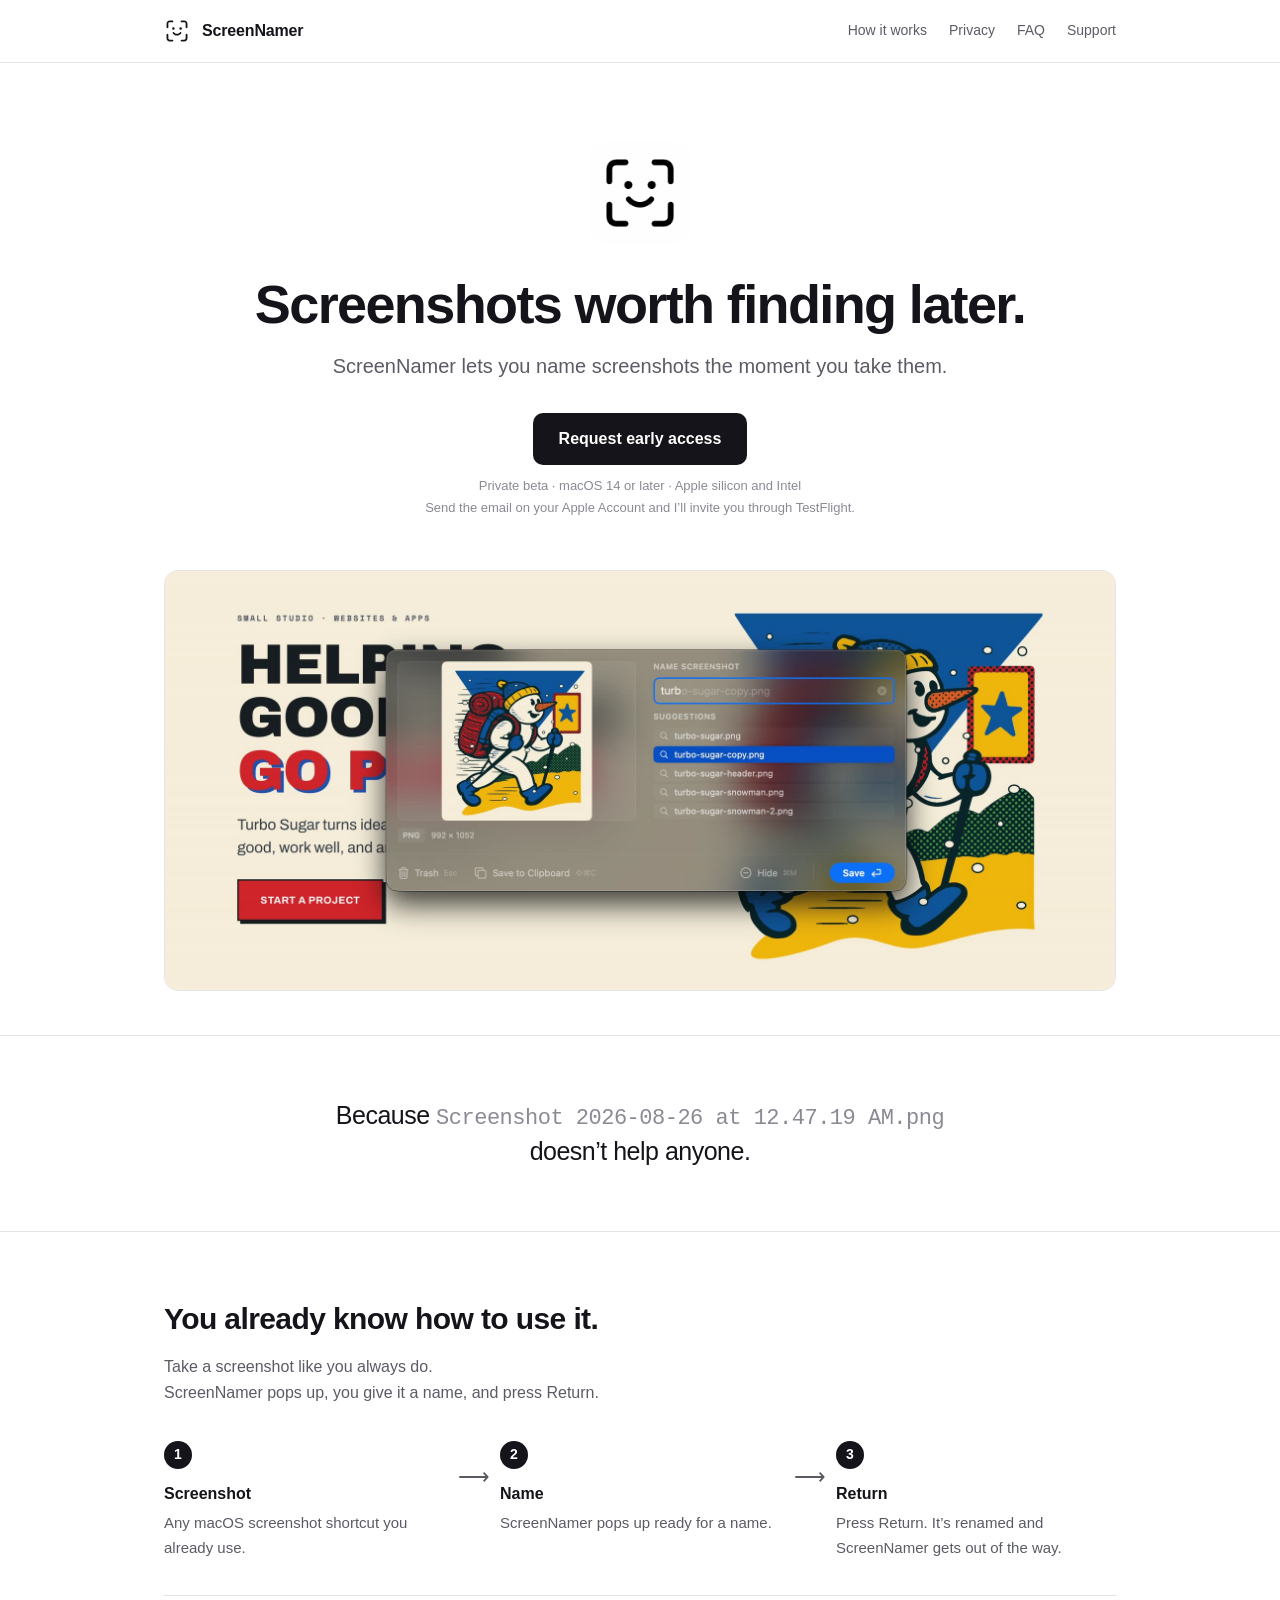
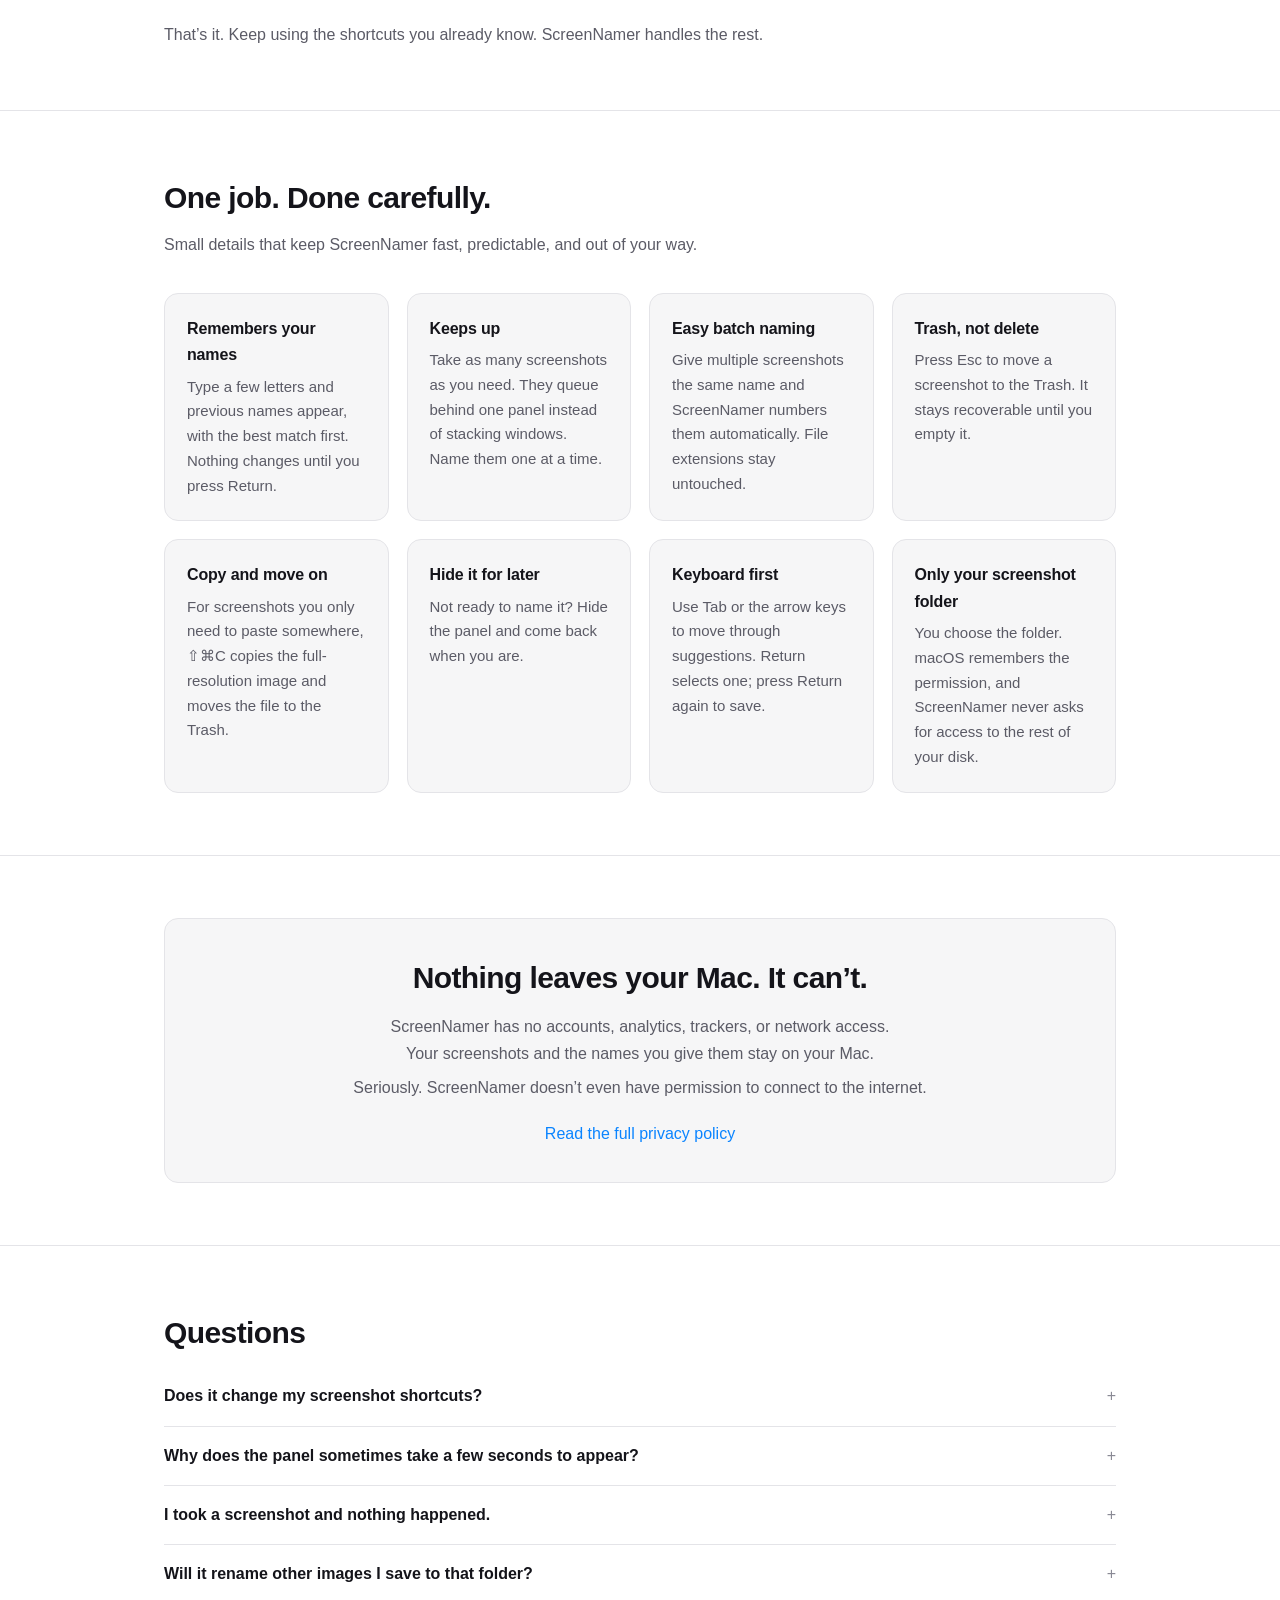
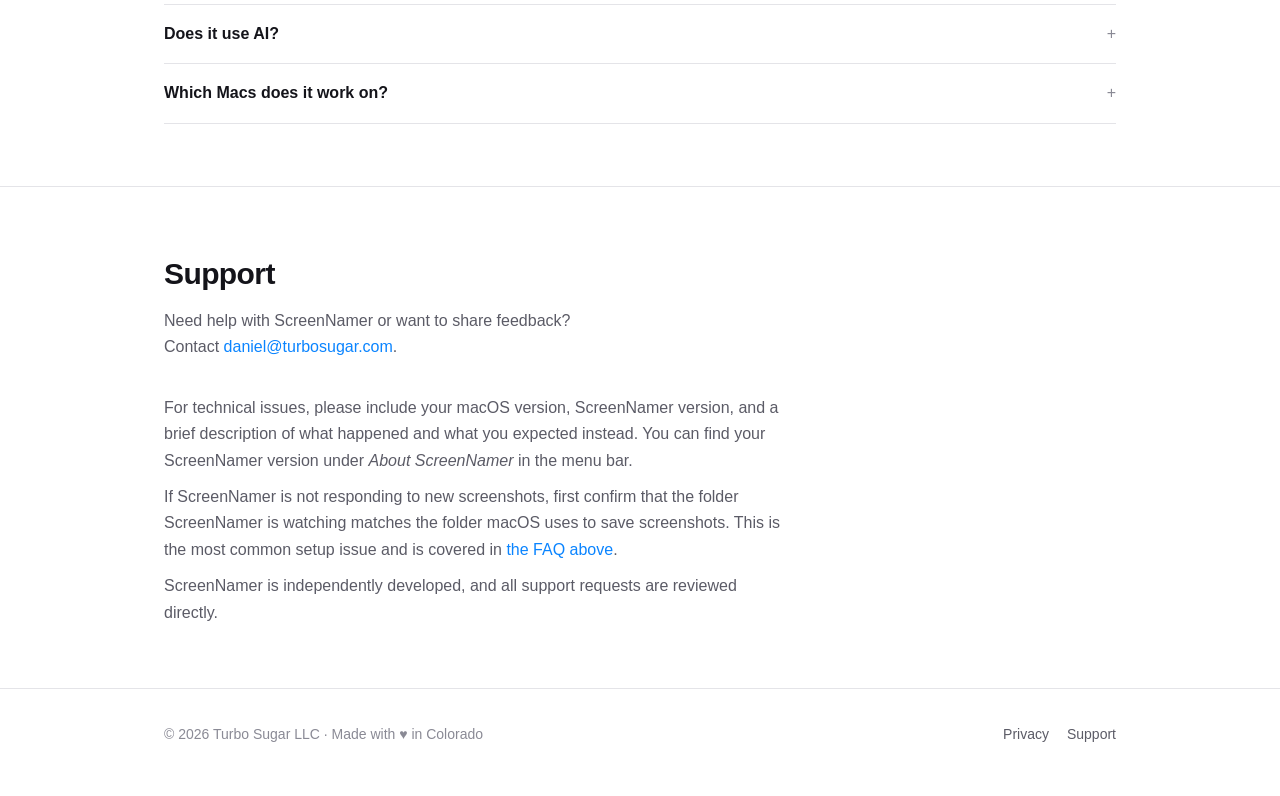
==== index.html @ d6e94c2b "Add a support section, and two questions to the FAQ The support section carries the address and is a" ====
<!doctype html>
<html lang="en">
<head>
<meta charset="utf-8">
<meta name="viewport" content="width=device-width, initial-scale=1">
<title>ScreenNamer: Screenshots worth finding later</title>
<meta name="description" content="A tiny Mac app for people who take a lot of screenshots. Name them the moment you take them. Type a name, press Return, done. Nothing leaves your Mac.">
<link rel="icon" href="assets/icon.png">
<link rel="stylesheet" href="styles.css">

<meta property="og:title" content="ScreenNamer: Screenshots worth finding later">
<meta property="og:description" content="A tiny Mac app for people who take a lot of screenshots. Name them while you still remember why you took them.">
<meta property="og:image" content="https://screennamer.com/assets/mockup-turbo-sugar.png">
<meta property="og:url" content="https://screennamer.com/">
<meta property="og:type" content="website">
<meta name="twitter:card" content="summary_large_image">
</head>
<body>

<header>
  <div class="wrap bar">
    <svg class="mark" width="26" height="26" viewBox="0 0 1024 1024" fill="currentColor" aria-hidden="true" focusable="false">
      <path d="M135.83,404.52c-19.79,0-35.83-16.04-35.83-35.83v-134.35c0-85.38,48.97-134.35,134.35-134.35h98.52c19.79,0,35.83,16.04,35.83,35.83s-16.04,35.83-35.83,35.83h-98.52c-45.7,0-62.7,16.99-62.7,62.7v134.35c0,19.79-16.04,35.83-35.83,35.83Z"/>
      <path d="M888.17,404.52c-19.79,0-35.83-16.04-35.83-35.83v-134.35c0-45.7-16.99-62.7-62.7-62.7h-98.52c-19.79,0-35.83-16.04-35.83-35.83s16.04-35.83,35.83-35.83h98.52c85.38,0,134.35,48.97,134.35,134.35v134.35c0,19.79-16.04,35.83-35.83,35.83Z"/>
      <path d="M332.87,924h-98.52c-85.38,0-134.35-48.97-134.35-134.35v-134.35c0-19.79,16.04-35.83,35.83-35.83s35.83,16.04,35.83,35.83v134.35c0,45.7,16.99,62.7,62.7,62.7h98.52c19.79,0,35.83,16.04,35.83,35.83s-16.04,35.83-35.83,35.83Z"/>
      <path d="M789.65,924h-98.52c-19.79,0-35.83-16.04-35.83-35.83s16.04-35.83,35.83-35.83h98.52c45.7,0,62.7-16.99,62.7-62.7v-134.35c0-19.79,16.04-35.83,35.83-35.83s35.83,16.04,35.83,35.83v134.35c0,85.38-48.97,134.35-134.35,134.35Z"/>
      <circle cx="368.7" cy="413.48" r="49.26"/>
      <circle cx="655.3" cy="413.48" r="49.26"/>
      <path d="M512,688.89c-64.33,0-124.49-29.08-165.05-79.78-11.59-14.49-9.24-35.62,5.25-47.21,14.49-11.59,35.62-9.24,47.21,5.24,27.74,34.68,68.78,54.57,112.6,54.57s84.86-19.89,112.6-54.57c11.59-14.48,32.72-16.83,47.21-5.24,14.48,11.59,16.83,32.72,5.24,47.21-40.56,50.7-100.72,79.78-165.05,79.78Z"/>
    </svg>
    <span class="name">ScreenNamer</span>
    <nav>
      <a href="#how">How it works</a>
      <a href="#privacy">Privacy</a>
      <a href="#faq">FAQ</a>
      <a href="#support">Support</a>
    </nav>
  </div>
</header>

<main>

  <div class="wrap hero">
    <img class="icon" src="assets/icon.png" alt="ScreenNamer app icon">
    <h1>Screenshots worth finding later.</h1>
    <p class="lede">
      ScreenNamer lets you name screenshots the moment you take them.
    </p>

    <div class="cta">
      <!--
        PRIVATE BETA. When the notarised build is hosted, swap this block for:
          <a class="button" href="/downloads/ScreenNamer-1.0.zip">Download for macOS</a>
          <span class="meta">Version 1.0 · macOS 14 or later · Apple silicon and Intel</span>
      -->
      <a class="button" href="mailto:daniel@turbosugar.com?subject=ScreenNamer%20beta&amp;body=Hi%20Daniel%2C%0A%0AI%27d%20like%20to%20try%20the%20ScreenNamer%20beta.%0A%0AThe%20email%20on%20my%20Apple%20Account%20is%3A%0A">Request early access</a>
      <span class="meta">
        Private beta · macOS 14 or later · Apple silicon and Intel<br>
        Send the email on your Apple Account and I&rsquo;ll invite you through TestFlight.
      </span>
    </div>

    <figure class="shot">
      <!--
        The whole pitch is speed, and speed is not a thing a still image can show.
        Muted and inline so it plays on mobile; the poster covers the moment before
        playback, and anyone who has asked their system to reduce motion.
      -->
      <video autoplay muted loop playsinline preload="metadata"
             poster="assets/hero-poster.jpg"
             aria-label="A screenshot is captured over a web page. The ScreenNamer panel appears with a preview of the capture beside a name field. A few letters are typed and the rest of a name completes in grey, with matching names ranked below. One is highlighted with the arrow keys and accepted into the field, Return saves it, and the panel disappears. Along the bottom of the panel sit its four actions: Trash, Save to Clipboard, Hide, and Save.">
        <source src="assets/hero.mp4" type="video/mp4">
        <img src="assets/hero-poster.jpg" alt="The ScreenNamer rename panel floating over a web page: a preview of the capture, a name field reading turbo with the rest completed in grey, a ranked list of matching names with one highlighted, and a row of actions along the bottom: Trash, Save to Clipboard, Hide and Save.">
      </video>
    </figure>
  </div>

  <section>
    <div class="wrap">
      <p class="pull">
        Because <code>Screenshot 2026-08-26 at 12.47.19 AM.png</code><br>
        doesn&rsquo;t help anyone.
      </p>
    </div>
  </section>

  <section id="how">
    <div class="wrap">
      <h2>You already know how to use it.</h2>
      <p class="sub">
        Take a screenshot like you always do.<br>
        ScreenNamer pops up, you give it a name, and press Return.
      </p>
      <div class="steps">
        <div class="step">
          <h3>Screenshot</h3>
          <p>Any macOS screenshot shortcut you already use.</p>
        </div>
        <div class="step">
          <h3>Name</h3>
          <p>ScreenNamer pops up ready for a name.</p>
        </div>
        <div class="step">
          <h3>Return</h3>
          <p>Press Return. It&rsquo;s renamed and ScreenNamer gets out of the way.</p>
        </div>
      </div>
      <p class="steps-coda">That&rsquo;s it. Keep using the shortcuts you already know. ScreenNamer handles the rest.</p>
    </div>
  </section>

  <section>
    <div class="wrap">
      <h2>One job. Done carefully.</h2>
      <p class="sub">Small details that keep ScreenNamer fast, predictable, and out of your way.</p>
      <div class="grid">
        <div class="card">
          <h3>Remembers your names</h3>
          <p>Type a few letters and previous names appear, with the best match first. Nothing changes until you press Return.</p>
        </div>
        <div class="card">
          <h3>Keeps up</h3>
          <p>Take as many screenshots as you need. They queue behind one panel instead of stacking windows. Name them one at a time.</p>
        </div>
        <div class="card">
          <h3>Easy batch naming</h3>
          <p>Give multiple screenshots the same name and ScreenNamer numbers them automatically. File extensions stay untouched.</p>
        </div>
        <div class="card">
          <h3>Trash, not delete</h3>
          <p>Press Esc to move a screenshot to the Trash. It stays recoverable until you empty it.</p>
        </div>
        <div class="card">
          <h3>Copy and move on</h3>
          <p>For screenshots you only need to paste somewhere, ⇧⌘C copies the full-resolution image and moves the file to the Trash.</p>
        </div>
        <div class="card">
          <h3>Hide it for later</h3>
          <p>Not ready to name it? Hide the panel and come back when you are.</p>
        </div>
        <div class="card">
          <h3>Keyboard first</h3>
          <p>Use Tab or the arrow keys to move through suggestions. Return selects one; press Return again to save.</p>
        </div>
        <div class="card">
          <h3>Only your screenshot folder</h3>
          <p>You choose the folder. macOS remembers the permission, and ScreenNamer never asks for access to the rest of your disk.</p>
        </div>
      </div>
    </div>
  </section>

  <section id="privacy">
    <div class="wrap">
      <div class="banner">
        <h2>Nothing leaves your Mac. It can&rsquo;t.</h2>
        <p>
          ScreenNamer has no accounts, analytics, trackers, or network access. Your screenshots and
          the names you give them stay on your Mac.
        </p>
        <p>
          Seriously. ScreenNamer doesn&rsquo;t even have permission to connect to the internet.
        </p>
        <p class="banner-link"><a href="privacy/">Read the full privacy policy</a></p>
      </div>
    </div>
  </section>

  <section id="faq">
    <div class="wrap">
      <h2>Questions</h2>

      <details>
        <summary>Does it change my screenshot shortcuts?</summary>
        <p>No. ⇧⌘3, ⇧⌘4 and ⇧⌘5 keep working exactly as they do now. ScreenNamer watches the folder macOS saves to and reacts after the fact. It never intercepts the capture itself.</p>
      </details>

      <details>
        <summary>Why does the panel sometimes take a few seconds to appear?</summary>
        <p>That is macOS, not ScreenNamer. While the floating thumbnail is showing in the corner of your screen, macOS waits about five seconds before writing the file to disk, so nothing can see it until then. Press ⇧⌘5, click Options, and turn off <em>Show Floating Thumbnail</em>, and screenshots save instantly. ScreenNamer mentions this the first time you open it.</p>
      </details>

      <details>
        <summary>I took a screenshot and nothing happened.</summary>
        <p>Almost always, the two folders don&rsquo;t match. ScreenNamer is watching one folder while macOS is saving to another, so nothing ever arrives for it to rename.</p>
        <p>Check them against each other. In ScreenNamer, open Settings and read the path under <em>Folder to watch</em>. Then press ⇧⌘5, click Options, and see which folder is ticked under <em>Save to</em>. Those two need to be the same folder. If the one you want isn&rsquo;t in the list, choose <em>Other Location…</em> and pick it there.</p>
        <p>Those are Step 1 and Step 2 of the Setup Guide, in the ScreenNamer menu. It ends with a test screenshot, so you can watch the two line up before you close it.</p>
      </details>

      <details>
        <summary>Will it rename other images I save to that folder?</summary>
        <p>No. ScreenNamer only reacts to files macOS captured itself. Export a PNG from another app into the same folder, or drag one in, and it stays exactly as you left it, under the name you gave it.</p>
        <p>macOS marks its own captures with a piece of file metadata, and that is what ScreenNamer looks for. The mark belongs to the file rather than its name, so a screenshot you renamed months ago still counts as one.</p>
        <p>If you&rsquo;d rather be prompted for everything that lands in the folder, open Settings and turn off <em>Only rename screenshots</em>.</p>
      </details>

      <details>
        <summary>Does it use AI?</summary>
        <p>No. And that&rsquo;s intentional.</p>
        <p>ScreenNamer remembers names you&rsquo;ve used before. Nothing is analyzed, uploaded, or generated. You name your screenshots. ScreenNamer just makes it fast.</p>
      </details>

      <details>
        <summary>Which Macs does it work on?</summary>
        <p>macOS 14 Sonoma or later, on Apple silicon and Intel.</p>
      </details>
    </div>
  </section>

  <section id="support">
    <div class="wrap">
      <h2>Support</h2>
      <p class="sub">Need help with ScreenNamer or want to share feedback?<br>Contact <a href="mailto:daniel@turbosugar.com">daniel@turbosugar.com</a>.</p>
      <p class="support-note">For technical issues, please include your macOS version, ScreenNamer version, and a brief description of what happened and what you expected instead. You can find your ScreenNamer version under <em>About ScreenNamer</em> in the menu bar.</p>
      <p class="support-note">If ScreenNamer is not responding to new screenshots, first confirm that the folder ScreenNamer is watching matches the folder macOS uses to save screenshots. This is the most common setup issue and is covered in <a href="#faq">the FAQ above</a>.</p>
      <p class="support-note">ScreenNamer is independently developed, and all support requests are reviewed directly.</p>
    </div>
  </section>

</main>

<footer>
  <div class="wrap footrow">
    <span>© 2026 Turbo Sugar LLC · Made with ♥ in Colorado</span>
    <nav>
      <a href="privacy/">Privacy</a>
      <a href="#support">Support</a>
    </nav>
  </div>
</footer>

<script>
  // Respect prefers-reduced-motion: hold the hero on its poster frame instead of looping.
  (function () {
    var video = document.querySelector('figure.shot video');
    if (!video) return;
    var reduce = window.matchMedia('(prefers-reduced-motion: reduce)');
    function apply() {
      if (reduce.matches) { video.pause(); video.removeAttribute('loop'); }
      else { video.play().catch(function () {}); }
    }
    apply();
    reduce.addEventListener('change', apply);
  })();
</script>

</body>
</html>
---- styles.css ----
/* ScreenNamer — one stylesheet, no frameworks, no external requests. */

:root {
  --bg: #ffffff;
  --bg-soft: #f6f6f7;
  --ink: #14141a;
  --ink-soft: #5b5b66;
  --ink-faint: #8a8a95;
  --line: #e4e4e8;
  --accent: #0a84ff;
  --radius: 14px;
  --max: 1000px;
}

@media (prefers-color-scheme: dark) {
  :root {
    --bg: #101013;
    --bg-soft: #17171c;
    --ink: #f2f2f5;
    --ink-soft: #a4a4b0;
    --ink-faint: #7a7a86;
    --line: #26262e;
    --accent: #4da3ff;
  }
}

* { box-sizing: border-box; }

html { scroll-behavior: smooth; }

body {
  margin: 0;
  background: var(--bg);
  color: var(--ink);
  font: 16px/1.65 -apple-system, BlinkMacSystemFont, "SF Pro Text", "Helvetica Neue", Arial, sans-serif;
  -webkit-font-smoothing: antialiased;
}

.wrap { max-width: var(--max); margin: 0 auto; padding: 0 24px; }

a { color: var(--accent); text-decoration: none; }
a:hover { text-decoration: underline; }

/* ---------- header ---------- */

header {
  border-bottom: 1px solid var(--line);
  position: sticky;
  top: 0;
  background: color-mix(in srgb, var(--bg) 88%, transparent);
  backdrop-filter: saturate(180%) blur(14px);
  z-index: 10;
}

.bar { display: flex; align-items: center; gap: 12px; height: 62px; }
.bar .mark { width: 26px; height: 26px; display: block; color: var(--ink); flex: none; }
.bar .name { font-weight: 600; letter-spacing: -0.01em; color: var(--ink); }
.bar nav { margin-left: auto; display: flex; gap: 22px; font-size: 14px; }
.bar nav a { color: var(--ink-soft); }
.bar nav a:hover { color: var(--ink); text-decoration: none; }

/* ---------- hero ---------- */

/* Vertical padding as longhand on purpose: `padding: 78px 0 44px` is a shorthand,
   so it would reset .wrap's horizontal padding to 0 and let the hero video run
   edge to edge. Same reason for .legal below. */
.hero { padding-top: 78px; padding-bottom: 44px; text-align: center; }
.hero img.icon { width: 104px; height: 104px; margin-bottom: 22px; }

h1 {
  font-size: clamp(34px, 6vw, 54px);
  line-height: 1.08;
  letter-spacing: -0.03em;
  margin: 0 0 16px;
}

.lede {
  font-size: clamp(17px, 2.4vw, 20px);
  color: var(--ink-soft);
  max-width: 620px;
  margin: 0 auto 30px;
}

.cta { display: inline-flex; flex-direction: column; align-items: center; gap: 10px; }

.button {
  display: inline-block;
  background: var(--ink);
  color: var(--bg);
  padding: 13px 26px;
  border-radius: 10px;
  font-weight: 600;
  font-size: 16px;
}
.button:hover { text-decoration: none; opacity: 0.88; }

.meta { font-size: 13px; color: var(--ink-faint); }

figure.shot { margin: 52px 0 0; }
figure.shot img,
figure.shot video {
  width: 100%;
  height: auto;
  border: 1px solid var(--line);
  border-radius: var(--radius);
  display: block;
  background: var(--bg-soft);
}

/* ---------- sections ---------- */

section { padding: 62px 0; border-top: 1px solid var(--line); }

h2 {
  font-size: clamp(24px, 3.4vw, 30px);
  letter-spacing: -0.02em;
  margin: 0 0 10px;
}

.sub { color: var(--ink-soft); margin: 0 0 34px; max-width: 620px; }

.pull {
  font-size: clamp(19px, 3vw, 25px);
  line-height: 1.4;
  letter-spacing: -0.02em;
  margin: 0;
  text-align: center;
  color: var(--ink);
}
.pull code {
  font: inherit;
  font-family: ui-monospace, SFMono-Regular, Menlo, monospace;
  font-size: 0.88em;
  color: var(--ink-faint);
}

/* Eight cards, two rows of four. Below the breakpoint auto-fit takes over and lets
   them reflow to three, two, then one — 8 divides evenly by all of those. */
.grid { display: grid; gap: 18px; grid-template-columns: repeat(auto-fit, minmax(220px, 1fr)); }
@media (min-width: 940px) {
  .grid { grid-template-columns: repeat(4, 1fr); }
}

.card {
  background: var(--bg-soft);
  border: 1px solid var(--line);
  border-radius: var(--radius);
  padding: 22px;
}
.card h3 { margin: 0 0 6px; font-size: 16px; letter-spacing: -0.01em; }
.card p { margin: 0; color: var(--ink-soft); font-size: 15px; }

.steps { counter-reset: step; display: grid; gap: 26px; grid-template-columns: 1fr; }
.step { position: relative; padding-top: 40px; }
.step::before {
  counter-increment: step;
  content: counter(step);
  position: absolute;
  top: 0; left: 0;
  width: 28px; height: 28px;
  border-radius: 50%;
  background: var(--ink);
  color: var(--bg);
  display: grid; place-items: center;
  font-size: 14px; font-weight: 600;
}
.step h3 { margin: 0 0 4px; font-size: 16px; }
.step p { margin: 0; color: var(--ink-soft); font-size: 15px; }

/* The three steps are a sequence, not a set, so the gaps carry arrows. They sit in the
   grid gap as pseudo-elements on the first two steps, and only once three columns are
   guaranteed: stacked on a narrow screen an arrow pointing right points at nothing. */
@media (min-width: 860px) {
  .steps { grid-template-columns: repeat(3, 1fr); column-gap: 56px; }
  .step:not(:last-child)::after {
    content: "\27F6";
    position: absolute;
    top: 25px;
    right: -42px;
    width: 28px;
    text-align: center;
    font-size: 22px;
    line-height: 1;
    color: var(--ink-soft);
  }
}

.steps-coda {
  margin: 34px 0 0;
  padding-top: 26px;
  border-top: 1px solid var(--line);
  color: var(--ink-soft);
}

/* ---------- privacy banner ---------- */

.banner {
  background: var(--bg-soft);
  border: 1px solid var(--line);
  border-radius: var(--radius);
  padding: 34px;
  text-align: center;
}
.banner h2 { margin: 0 0 12px; }
/* One gap between paragraphs, a wider one before the link, and `balance` so a two-line
   paragraph splits evenly instead of leaving one word hanging on the first line, which
   is what made the spacing look uneven. */
.banner p {
  color: var(--ink-soft);
  max-width: 620px;
  margin: 0 auto 8px;
  text-wrap: balance;
}
.banner p:last-child { margin-bottom: 0; }
.banner .banner-link { margin-top: 20px; }

/* ---------- faq ---------- */

details {
  border-bottom: 1px solid var(--line);
  padding: 16px 0;
}
details summary {
  cursor: pointer;
  font-weight: 600;
  font-size: 16px;
  list-style: none;
}
details summary::-webkit-details-marker { display: none; }
details summary::after { content: "+"; float: right; color: var(--ink-faint); font-weight: 400; }
details[open] summary::after { content: "\2212"; }
details p { color: var(--ink-soft); margin: 10px 0 0; }

/* ---------- legal pages ---------- */

.legal { padding-top: 56px; padding-bottom: 24px; max-width: 720px; }
.legal h1 { font-size: clamp(28px, 4vw, 38px); margin-bottom: 8px; }
.legal .stamp { color: var(--ink-faint); font-size: 14px; margin: 0 0 34px; }
.legal h2 { font-size: 20px; margin: 36px 0 8px; }
.legal p, .legal li { color: var(--ink-soft); }
.legal strong { color: var(--ink); }
.legal ul { padding-left: 20px; }
.legal li { margin-bottom: 7px; }

.summary {
  background: var(--bg-soft);
  border: 1px solid var(--line);
  border-left: 3px solid var(--accent);
  border-radius: 10px;
  padding: 18px 20px;
  margin: 0 0 30px;
}
.summary p { margin: 0; color: var(--ink); }

/* ---------- support ---------- */

.support-note {
  color: var(--ink-soft);
  max-width: 620px;
  margin: 0 0 10px;
}
.support-note:last-child { margin: 0; }

/* ---------- footer ---------- */

footer {
  border-top: 1px solid var(--line);
  padding: 34px 0 52px;
  font-size: 14px;
  color: var(--ink-faint);
}
.footrow { display: flex; flex-wrap: wrap; gap: 16px; align-items: center; }
.footrow nav { margin-left: auto; display: flex; gap: 18px; }
.footrow nav a { color: var(--ink-soft); }
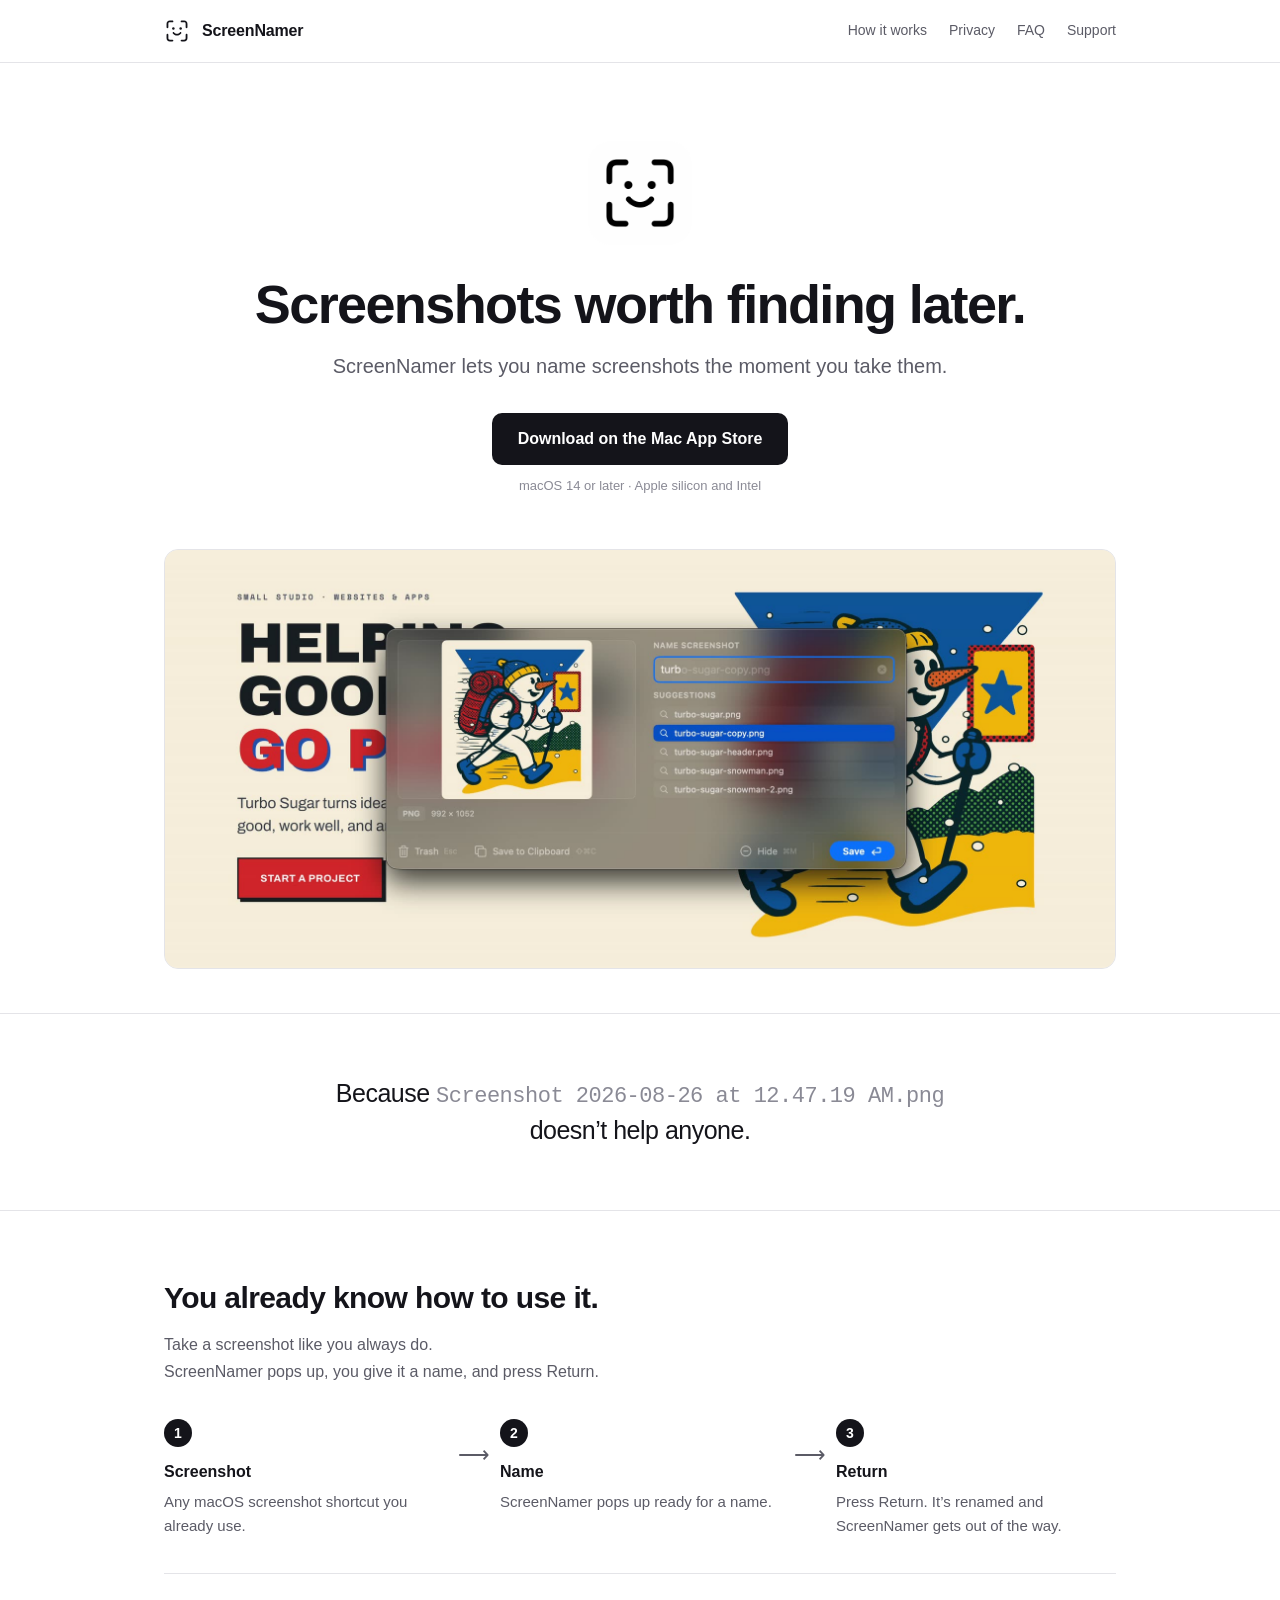
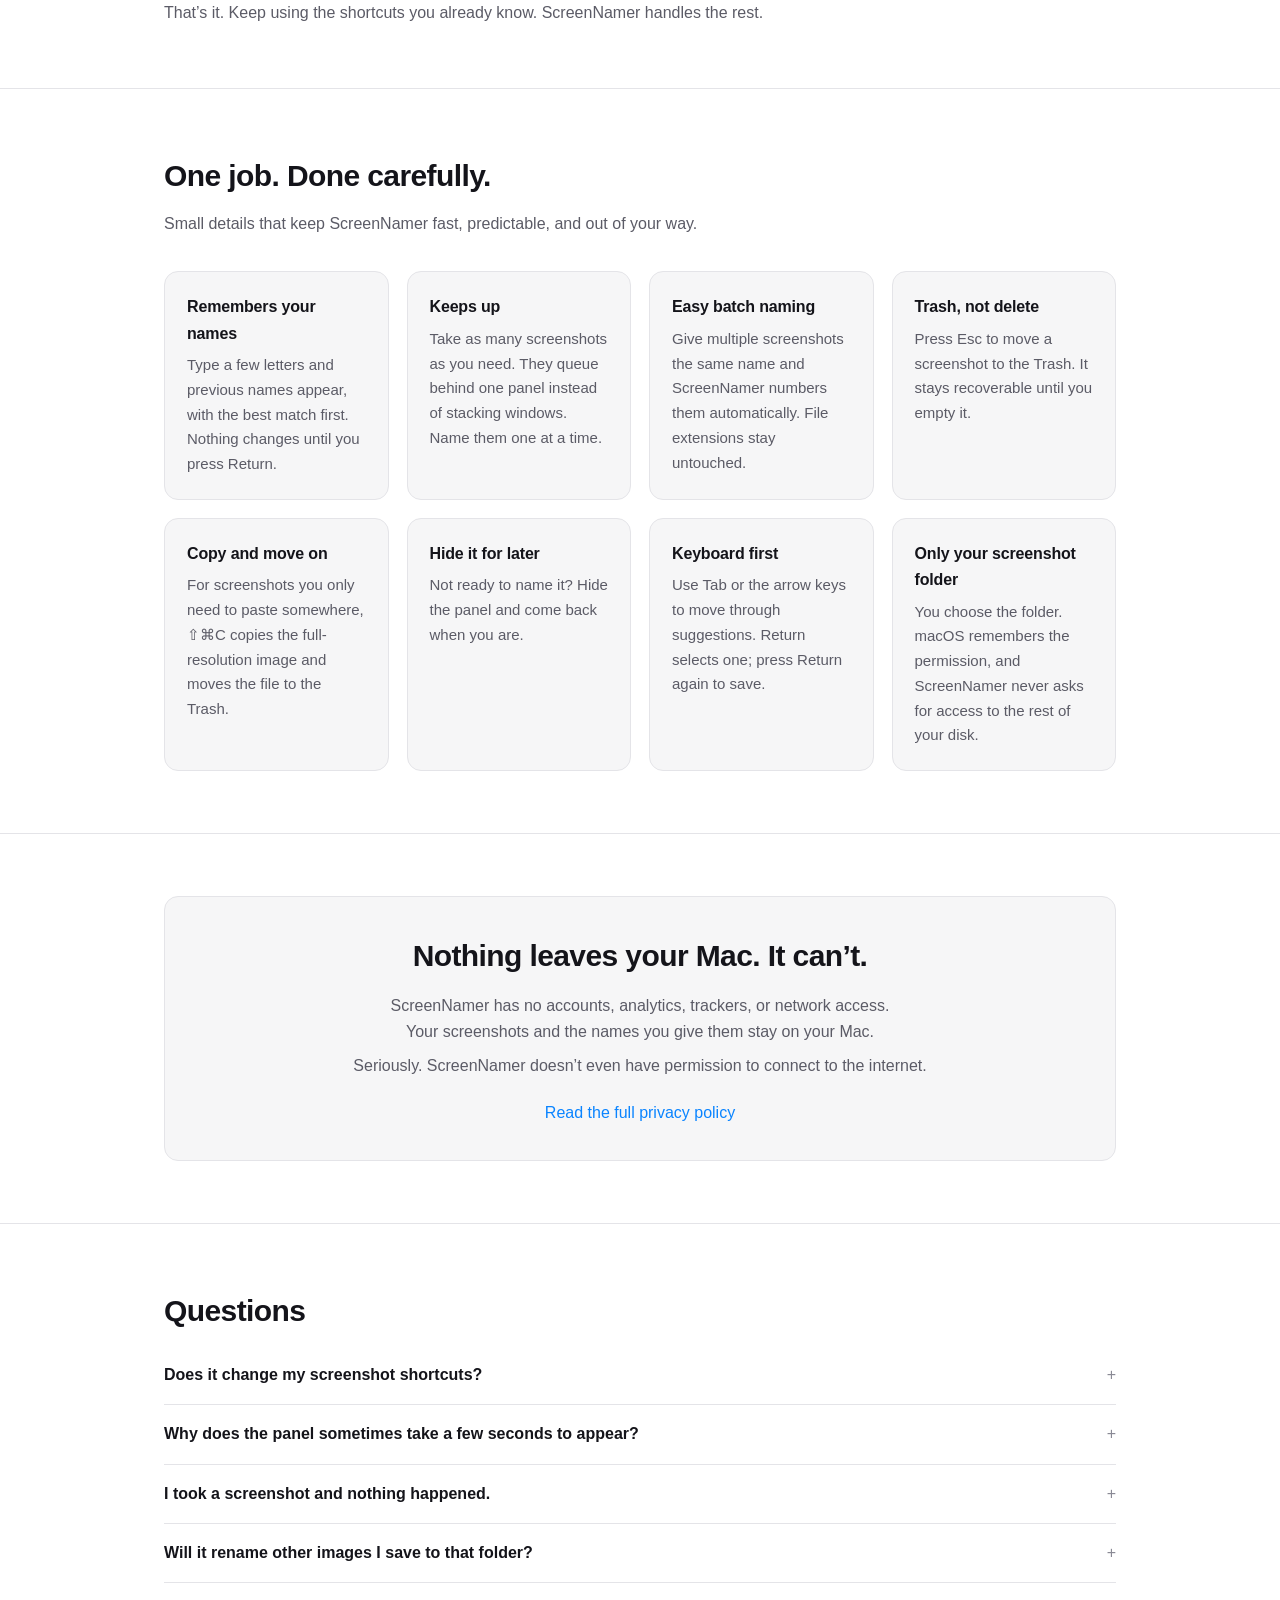
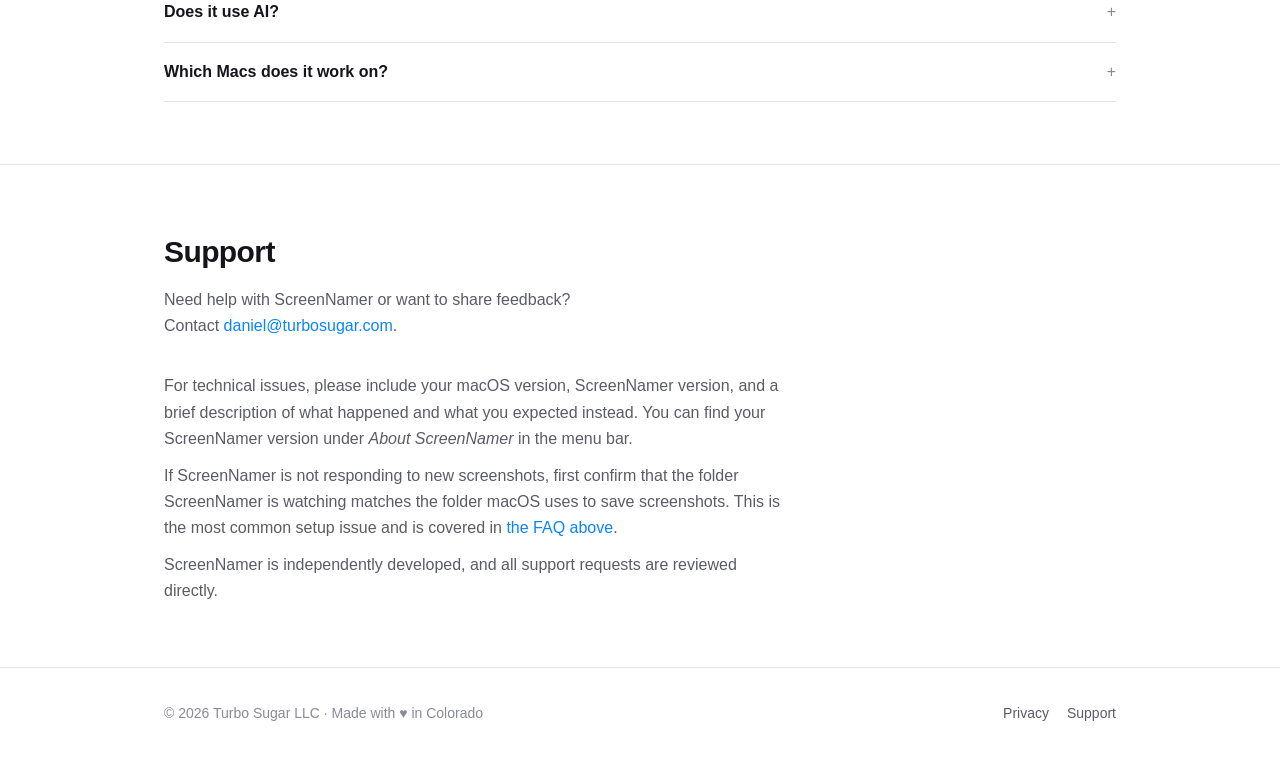
==== commit 2e7b2b23: "Link the main button to the Mac App Store; FAQ workaround for the stopped-responding bug" ====
--- a/index.html
+++ b/index.html
@@ -48,16 +48,8 @@
     </p>
 
     <div class="cta">
-      <!--
-        PRIVATE BETA. When the notarised build is hosted, swap this block for:
-          <a class="button" href="/downloads/ScreenNamer-1.0.zip">Download for macOS</a>
-          <span class="meta">Version 1.0 · macOS 14 or later · Apple silicon and Intel</span>
-      -->
-      <a class="button" href="mailto:daniel@turbosugar.com?subject=ScreenNamer%20beta&amp;body=Hi%20Daniel%2C%0A%0AI%27d%20like%20to%20try%20the%20ScreenNamer%20beta.%0A%0AThe%20email%20on%20my%20Apple%20Account%20is%3A%0A">Request early access</a>
-      <span class="meta">
-        Private beta · macOS 14 or later · Apple silicon and Intel<br>
-        Send the email on your Apple Account and I&rsquo;ll invite you through TestFlight.
-      </span>
+      <a class="button" href="https://apps.apple.com/us/app/screennamer/id6806063779">Download on the Mac App Store</a>
+      <span class="meta">macOS 14 or later · Apple silicon and Intel</span>
     </div>
 
     <figure class="shot">
@@ -185,6 +177,7 @@
         <p>Almost always, the two folders don&rsquo;t match. ScreenNamer is watching one folder while macOS is saving to another, so nothing ever arrives for it to rename.</p>
         <p>Check them against each other. In ScreenNamer, open Settings and read the path under <em>Folder to watch</em>. Then press ⇧⌘5, click Options, and see which folder is ticked under <em>Save to</em>. Those two need to be the same folder. If the one you want isn&rsquo;t in the list, choose <em>Other Location…</em> and pick it there.</p>
         <p>Those are Step 1 and Step 2 of the Setup Guide, in the ScreenNamer menu. It ends with a test screenshot, so you can watch the two line up before you close it.</p>
+        <p>If ScreenNamer was working and then stopped responding, restart your Mac and it will pick up again. An update that fixes this is on its way.</p>
       </details>
 
       <details>
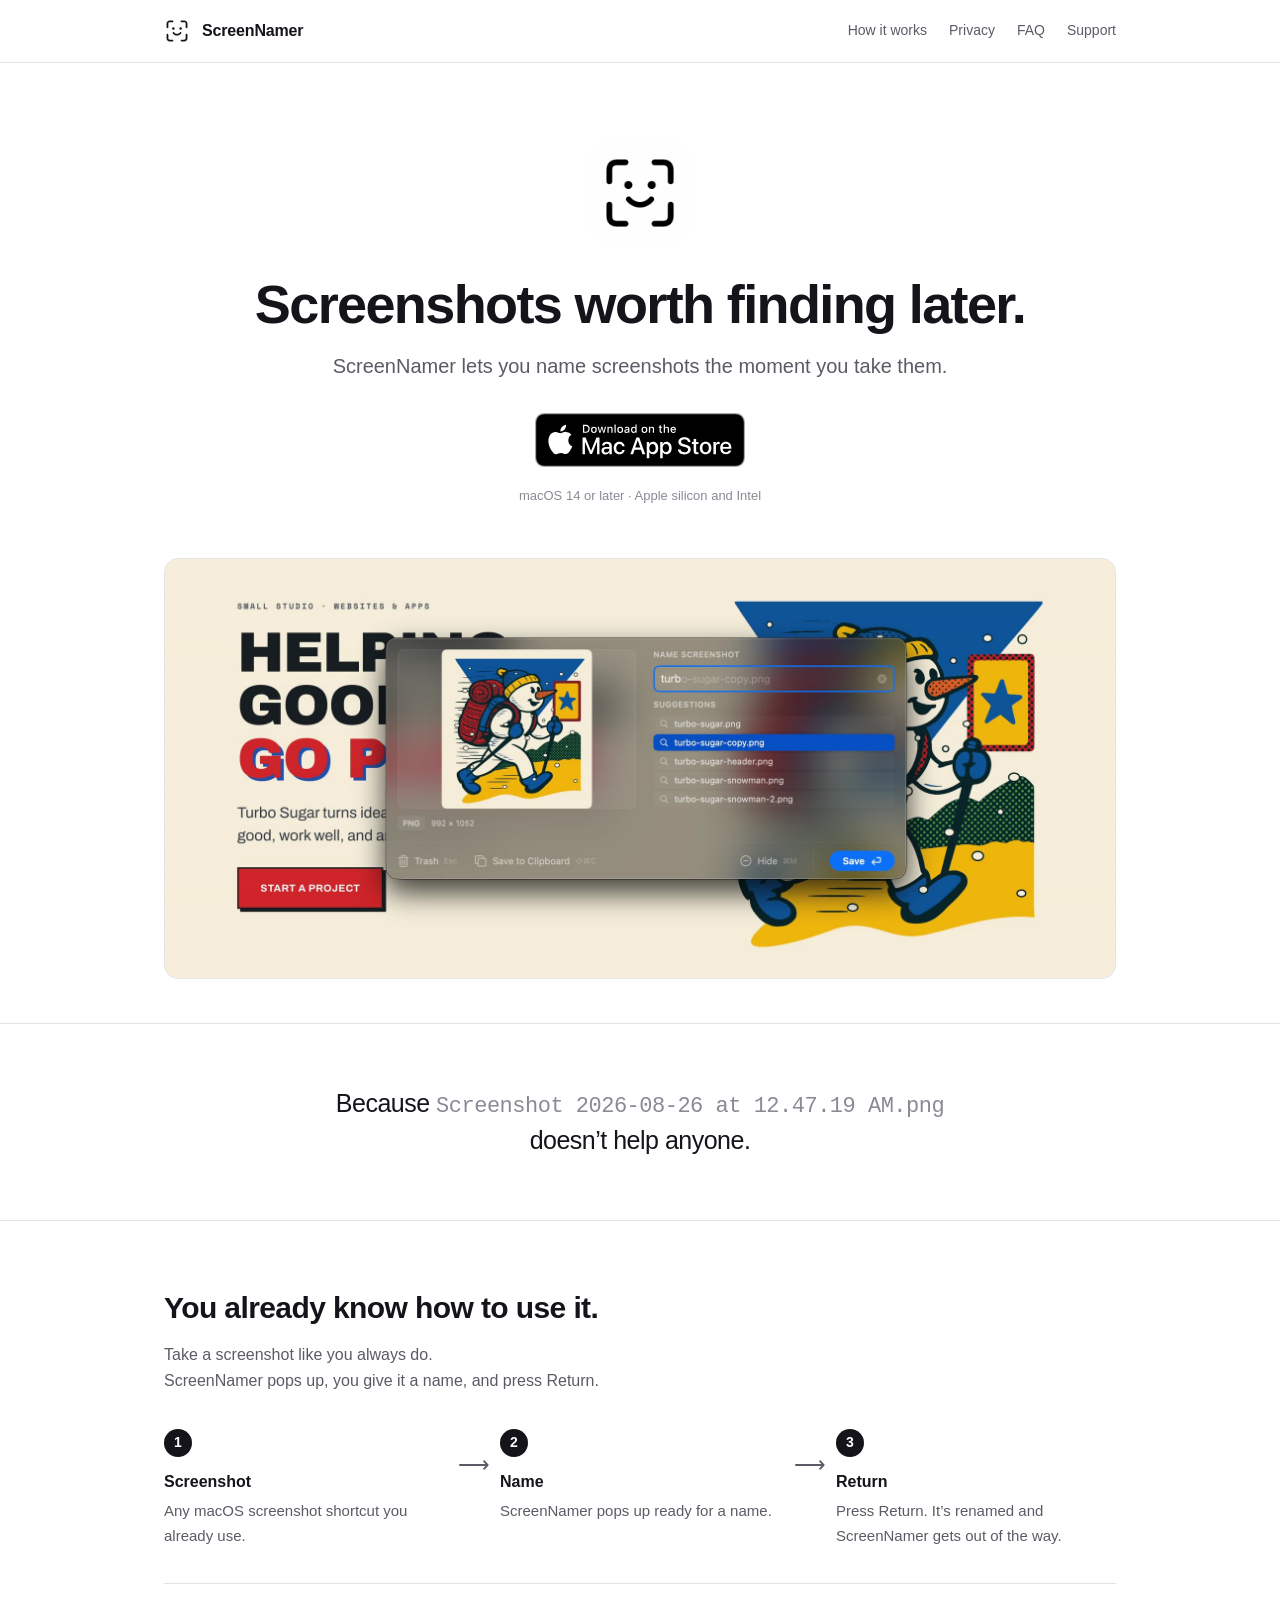
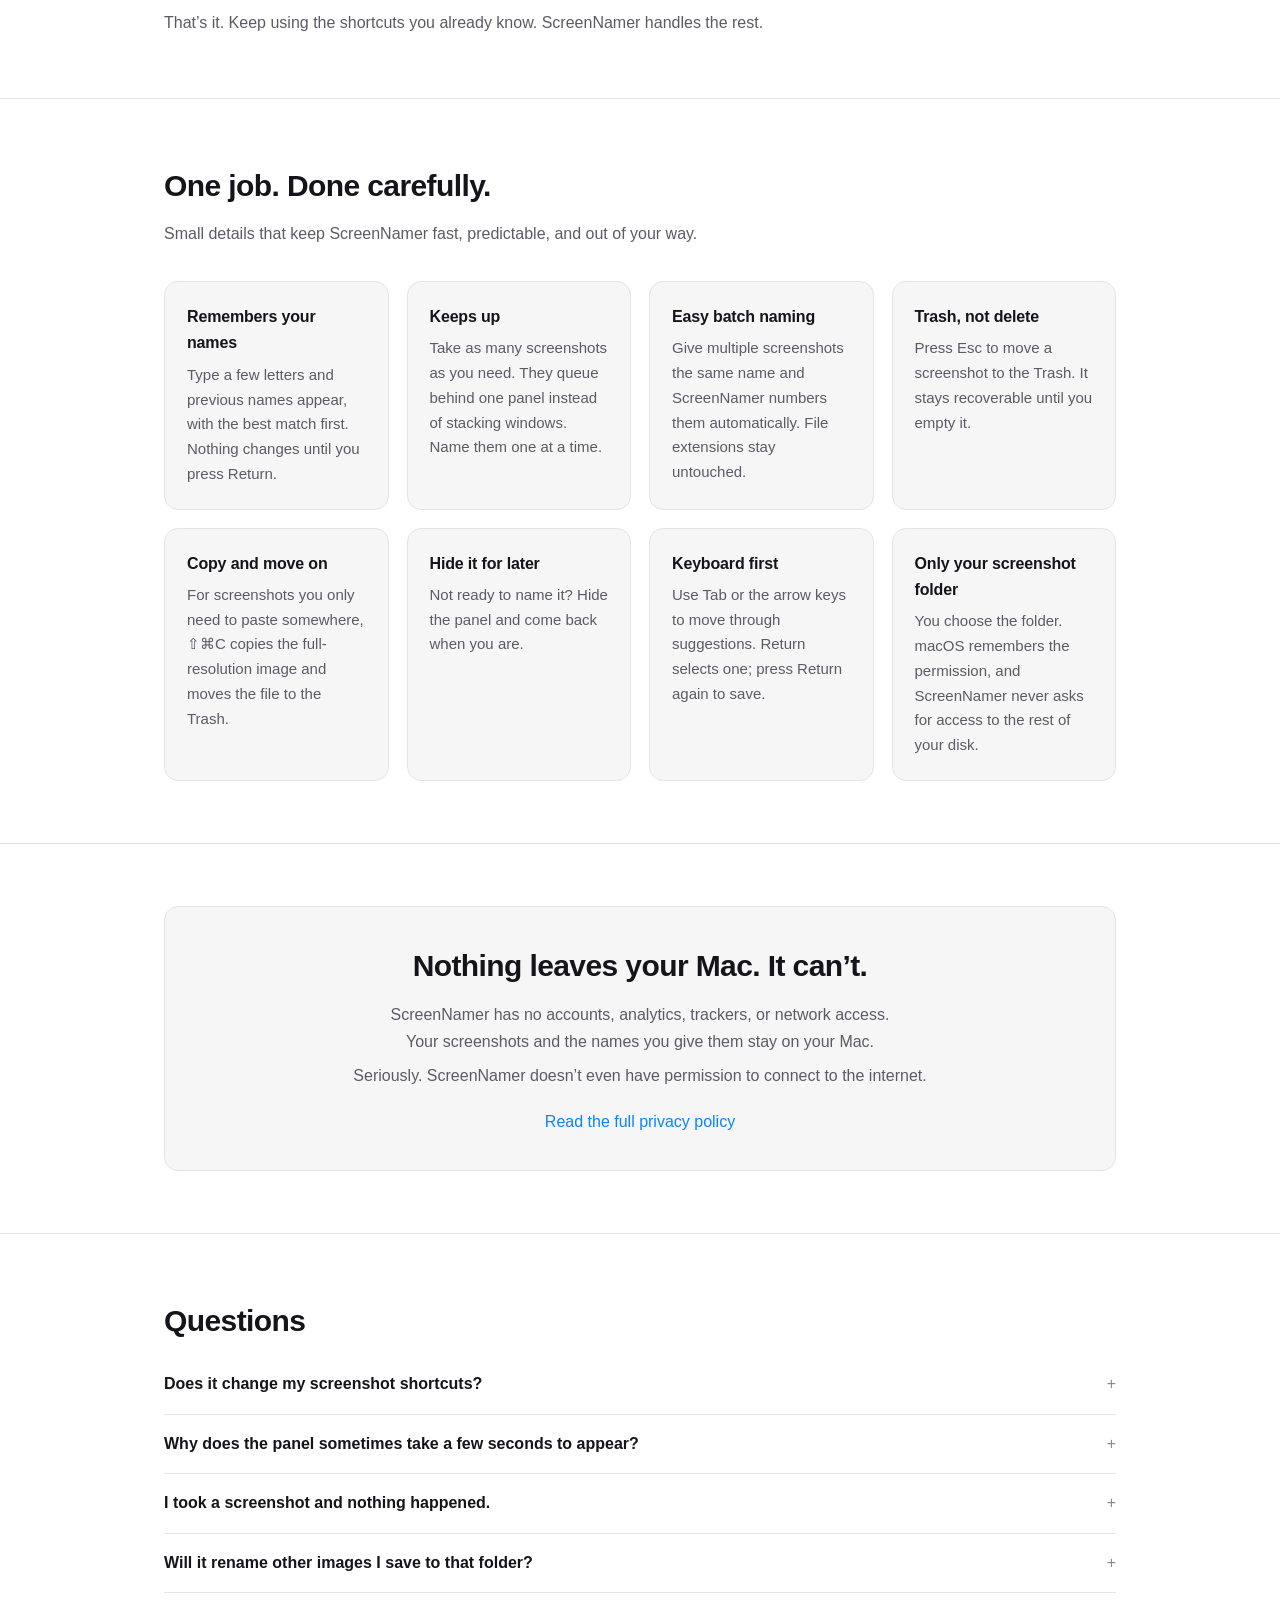
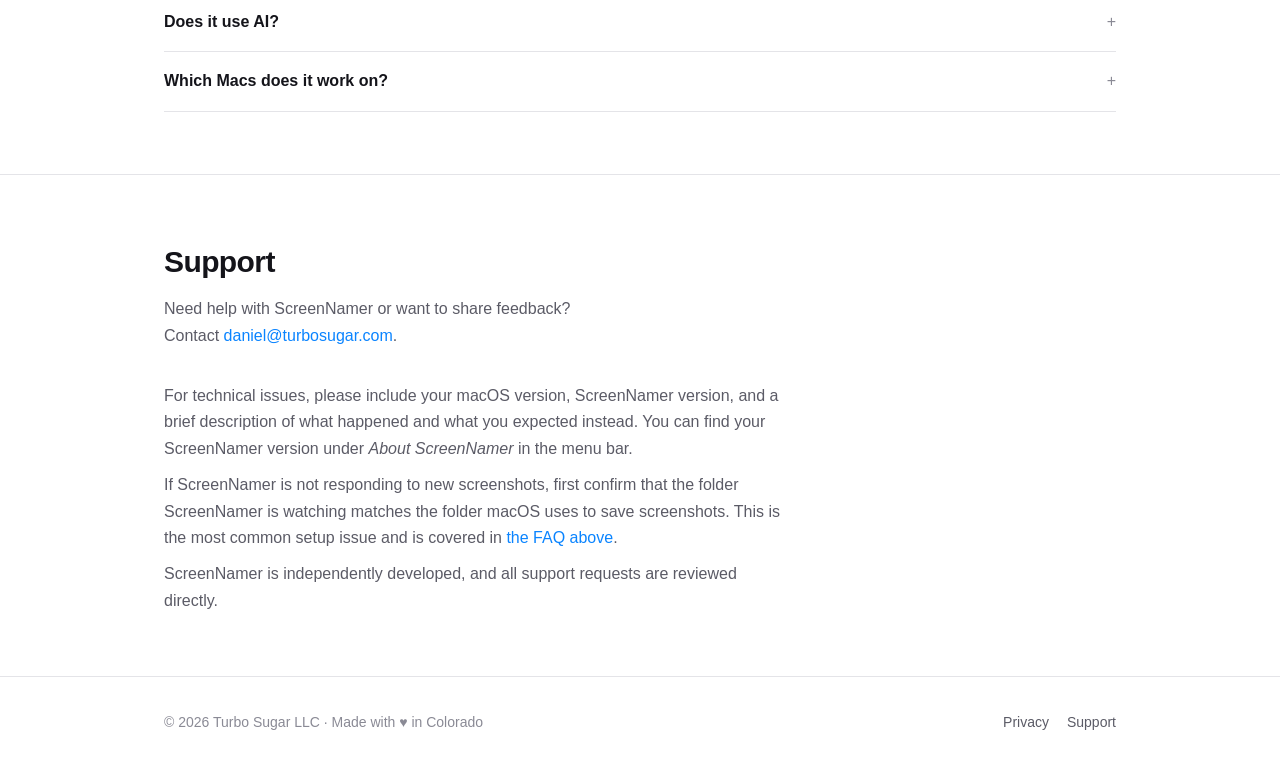
==== commit 457d24f5: "Official Mac App Store badge as the main call to action; FAQ workaround for the stopped-responding b" ====
--- a/index.html
+++ b/index.html
@@ -48,7 +48,12 @@
     </p>
 
     <div class="cta">
-      <a class="button" href="https://apps.apple.com/us/app/screennamer/id6806063779">Download on the Mac App Store</a>
+      <!-- Apple's official badge, unmodified: black (preferred), at least 40px tall,
+           one-quarter of its height clear on every side. -->
+      <a class="store-badge" href="https://apps.apple.com/us/app/screennamer/id6806063779?mt=12">
+        <img src="assets/mac-app-store-badge.svg"
+             alt="Download on the Mac App Store" width="211" height="54">
+      </a>
       <span class="meta">macOS 14 or later · Apple silicon and Intel</span>
     </div>
 
--- a/styles.css
+++ b/styles.css
@@ -81,7 +81,7 @@
   margin: 0 auto 30px;
 }
 
-.cta { display: inline-flex; flex-direction: column; align-items: center; gap: 10px; }
+.cta { display: inline-flex; flex-direction: column; align-items: center; gap: 18px; }
 
 .button {
   display: inline-block;
@@ -95,6 +95,13 @@
 .button:hover { text-decoration: none; opacity: 0.88; }
 
 .meta { font-size: 13px; color: var(--ink-faint); }
+
+/* Apple's badge, unmodified: no hover effect, no filters, no rounding of our own.
+   54px tall, so its required clear space is a quarter of that, 14px. The only
+   neighbour is the line of text below, and the .cta gap keeps it further off. */
+.store-badge { display: inline-block; line-height: 0; }
+.store-badge:hover { text-decoration: none; }
+.store-badge img { height: 54px; width: auto; }
 
 figure.shot { margin: 52px 0 0; }
 figure.shot img,
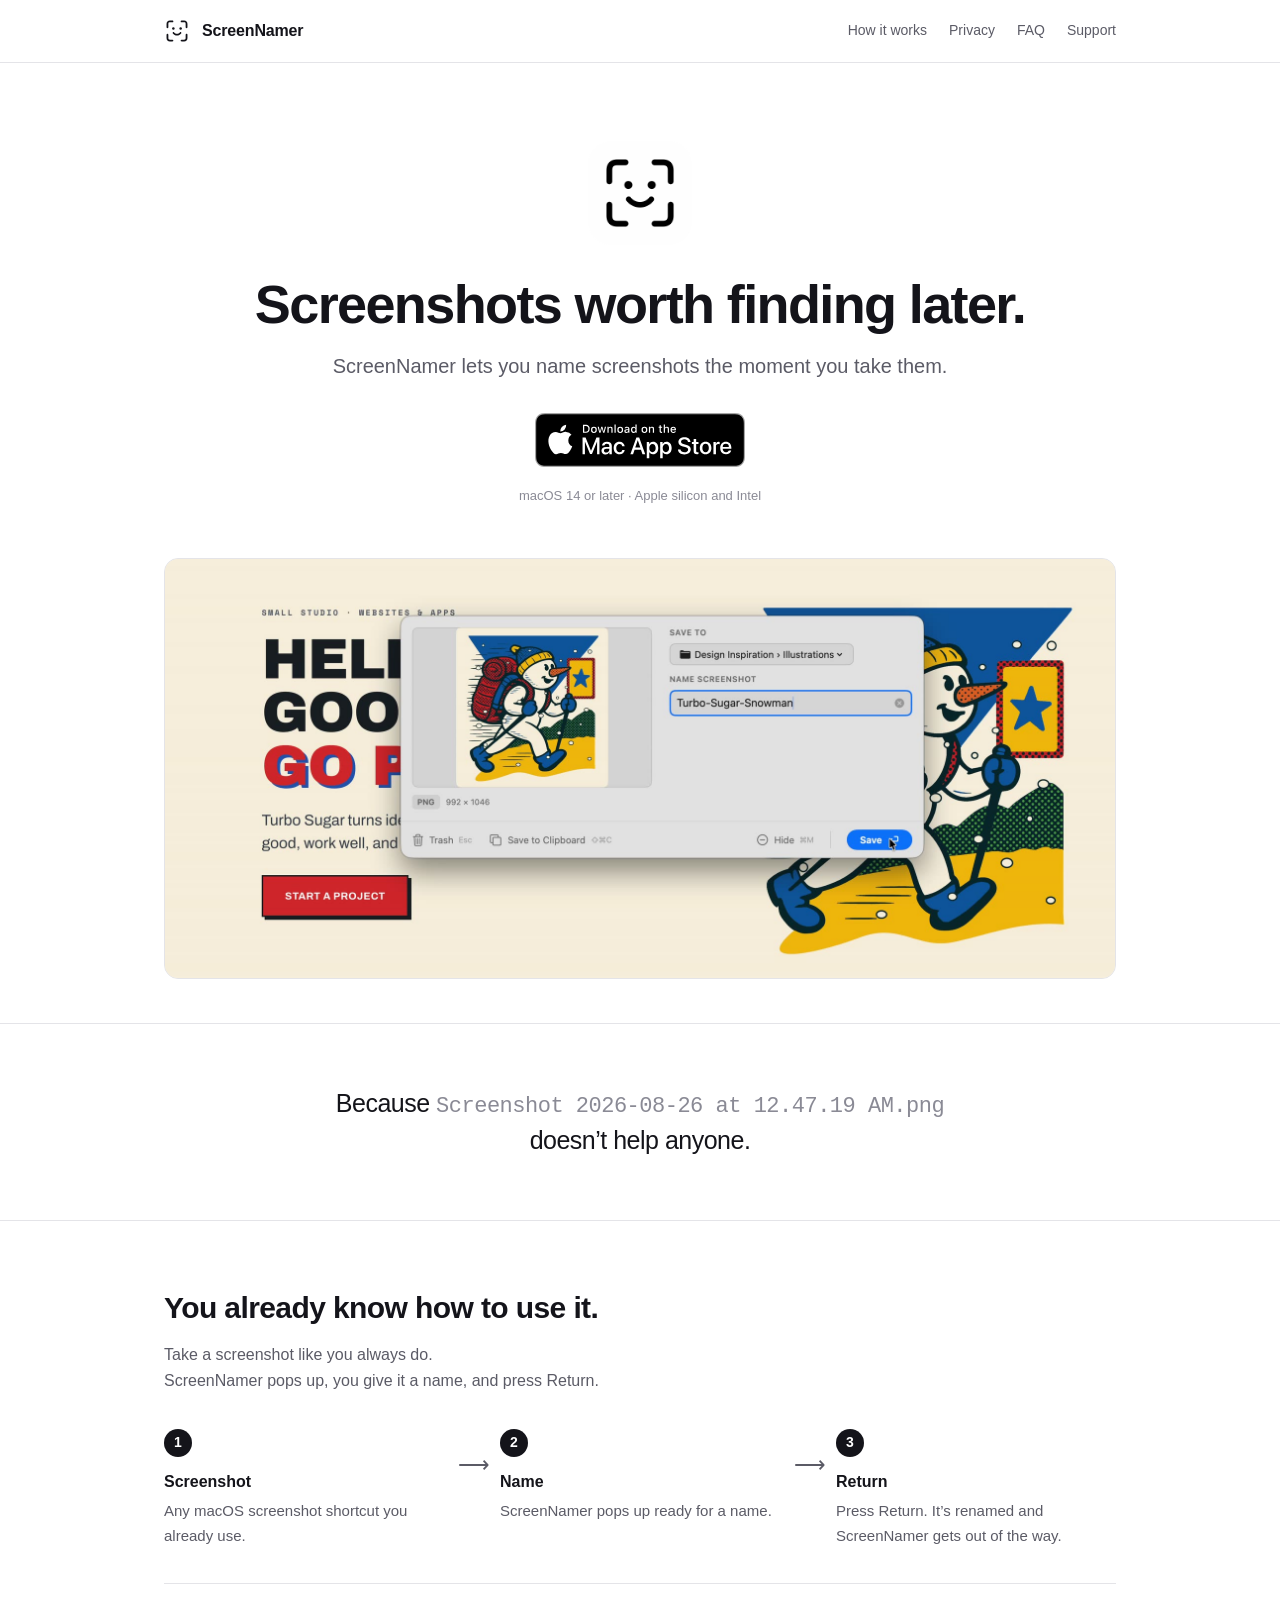
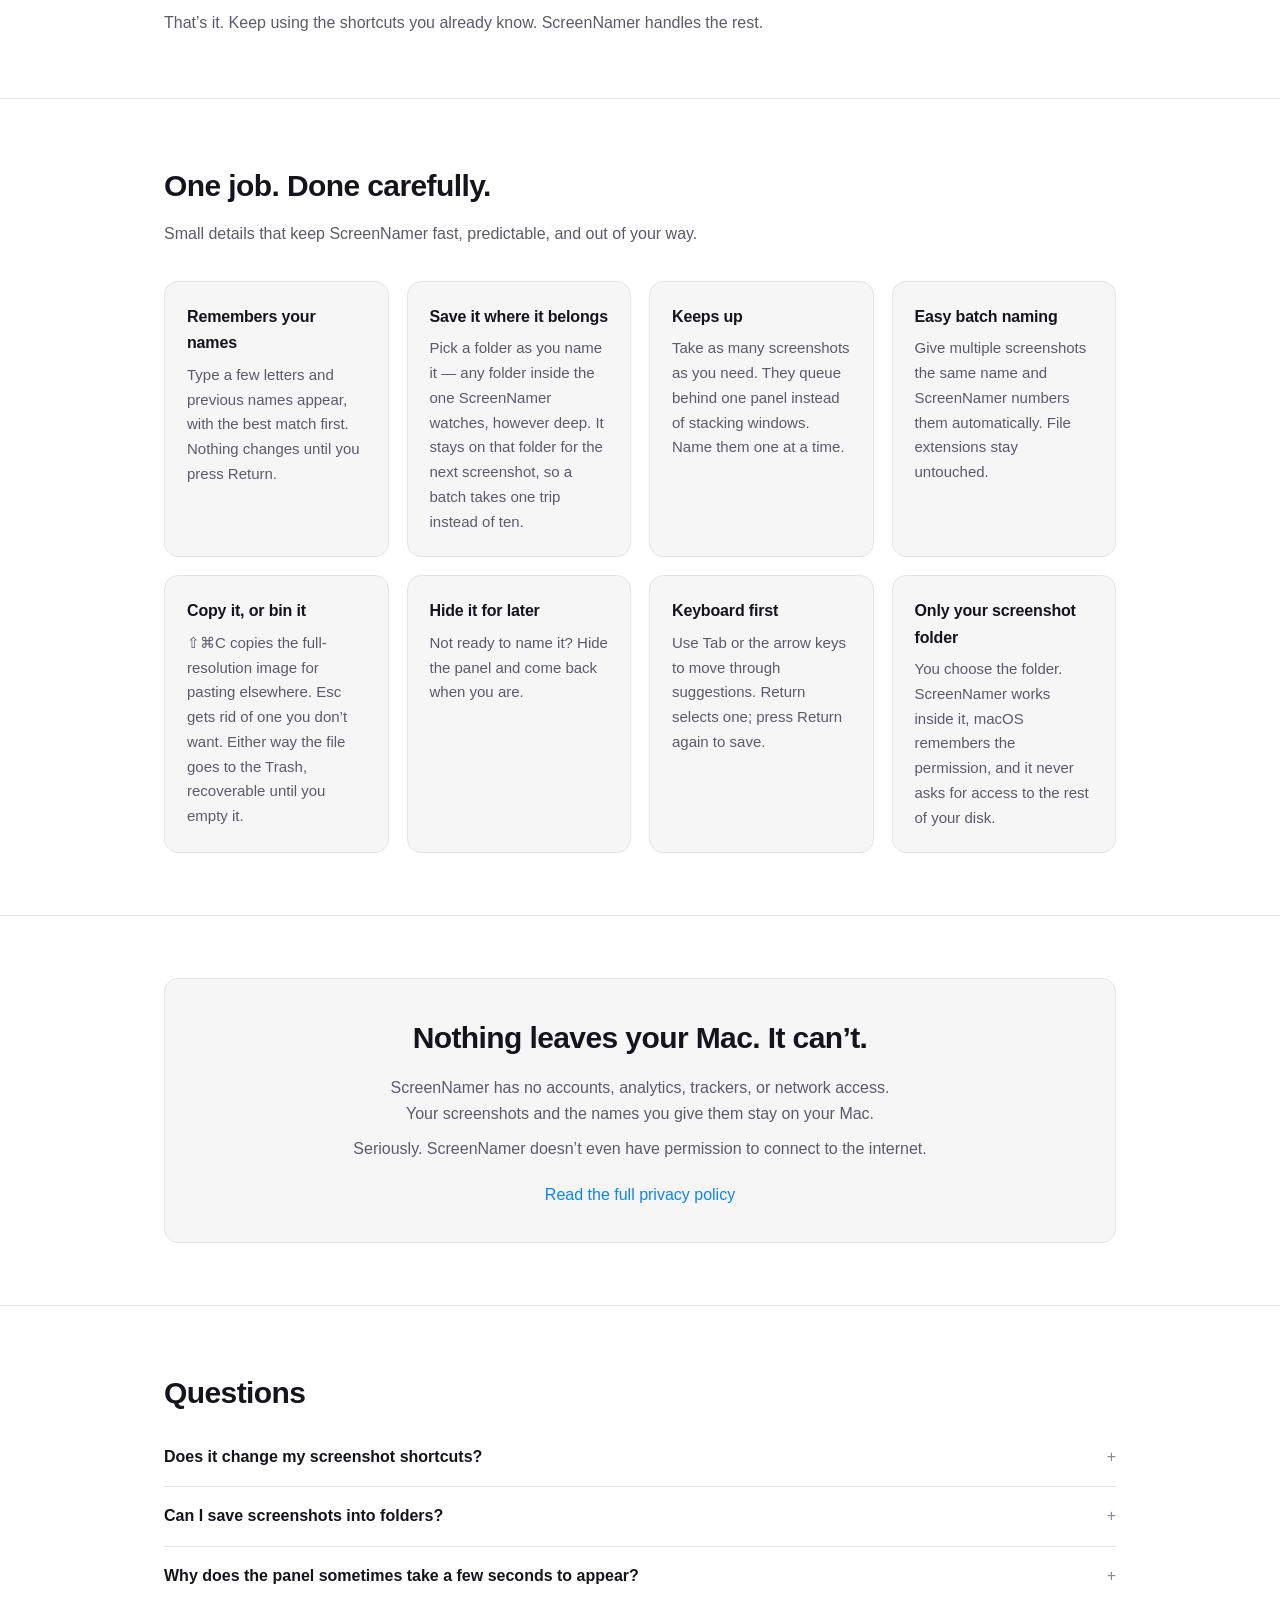
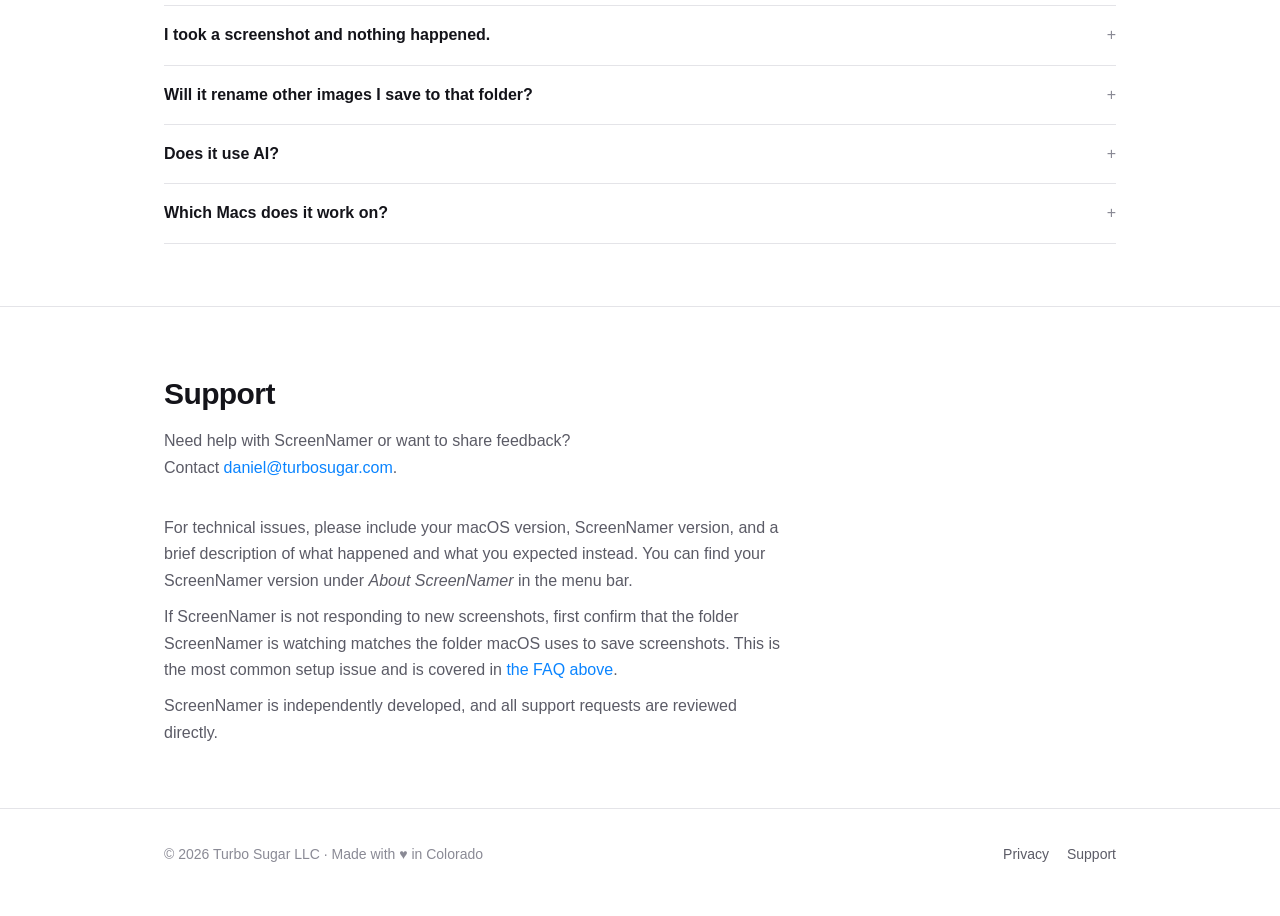
==== commit 507cad01: "1.1: a Save To picker in the panel, a new hero, and an FAQ entry to match" ====
--- a/index.html
+++ b/index.html
@@ -14,6 +14,16 @@
 <meta property="og:url" content="https://screennamer.com/">
 <meta property="og:type" content="website">
 <meta name="twitter:card" content="summary_large_image">
+
+<!-- Page counts only: the cookieless build, so nothing is stored on a visitor's
+     device and the site needs no consent banner. See /privacy for what this collects.
+     The app itself has no network access at all; that is a separate matter. -->
+<script
+  defer
+  data-website-id="dfid_9TBlwicqMtUxgh9AeUg6Y"
+  data-domain="screennamer.com"
+  src="https://datafa.st/js/script.cookieless.js">
+</script>
 </head>
 <body>
 
@@ -65,9 +75,9 @@
       -->
       <video autoplay muted loop playsinline preload="metadata"
              poster="assets/hero-poster.jpg"
-             aria-label="A screenshot is captured over a web page. The ScreenNamer panel appears with a preview of the capture beside a name field. A few letters are typed and the rest of a name completes in grey, with matching names ranked below. One is highlighted with the arrow keys and accepted into the field, Return saves it, and the panel disappears. Along the bottom of the panel sit its four actions: Trash, Save to Clipboard, Hide, and Save.">
+             aria-label="A screenshot is captured over a web page. The ScreenNamer panel appears with a preview of the capture, a Save To row above the name field, and recent names listed below it. A name is picked from that list, then the Save To menu opens and a folder two levels down is chosen, Design Inspiration then Illustrations. The screenshot is saved there under its new name and the panel disappears. Along the bottom of the panel sit its four actions: Trash, Save to Clipboard, Hide, and Save.">
         <source src="assets/hero.mp4" type="video/mp4">
-        <img src="assets/hero-poster.jpg" alt="The ScreenNamer rename panel floating over a web page: a preview of the capture, a name field reading turbo with the rest completed in grey, a ranked list of matching names with one highlighted, and a row of actions along the bottom: Trash, Save to Clipboard, Hide and Save.">
+        <img src="assets/hero-poster.jpg" alt="The ScreenNamer rename panel floating over a web page: a preview of the capture, a Save To row reading Design Inspiration then Illustrations, a name field reading Turbo-Sugar-Snowman, and a row of actions along the bottom: Trash, Save to Clipboard, Hide and Save.">
       </video>
     </figure>
   </div>
@@ -116,6 +126,10 @@
           <p>Type a few letters and previous names appear, with the best match first. Nothing changes until you press Return.</p>
         </div>
         <div class="card">
+          <h3>Save it where it belongs</h3>
+          <p>Pick a folder as you name it &mdash; any folder inside the one ScreenNamer watches, however deep. It stays on that folder for the next screenshot, so a batch takes one trip instead of ten.</p>
+        </div>
+        <div class="card">
           <h3>Keeps up</h3>
           <p>Take as many screenshots as you need. They queue behind one panel instead of stacking windows. Name them one at a time.</p>
         </div>
@@ -124,12 +138,8 @@
           <p>Give multiple screenshots the same name and ScreenNamer numbers them automatically. File extensions stay untouched.</p>
         </div>
         <div class="card">
-          <h3>Trash, not delete</h3>
-          <p>Press Esc to move a screenshot to the Trash. It stays recoverable until you empty it.</p>
-        </div>
-        <div class="card">
-          <h3>Copy and move on</h3>
-          <p>For screenshots you only need to paste somewhere, ⇧⌘C copies the full-resolution image and moves the file to the Trash.</p>
+          <h3>Copy it, or bin it</h3>
+          <p>⇧⌘C copies the full-resolution image for pasting elsewhere. Esc gets rid of one you don&rsquo;t want. Either way the file goes to the Trash, recoverable until you empty it.</p>
         </div>
         <div class="card">
           <h3>Hide it for later</h3>
@@ -141,7 +151,7 @@
         </div>
         <div class="card">
           <h3>Only your screenshot folder</h3>
-          <p>You choose the folder. macOS remembers the permission, and ScreenNamer never asks for access to the rest of your disk.</p>
+          <p>You choose the folder. ScreenNamer works inside it, macOS remembers the permission, and it never asks for access to the rest of your disk.</p>
         </div>
       </div>
     </div>
@@ -173,6 +183,14 @@
       </details>
 
       <details>
+        <summary>Can I save screenshots into folders?</summary>
+        <p>Yes. The rename panel has a <em>Save To</em> picker above the name. Choose any folder inside the folder ScreenNamer watches &mdash; however deep it goes &mdash; and your screenshot is filed there when you save. If the folder doesn&rsquo;t exist yet, name one from the same menu. It is only created when you save, so changing your mind leaves nothing behind.</p>
+        <p>ScreenNamer stays on the folder you picked, so a run of screenshots that belong together takes one trip to the menu instead of ten. Choose your main folder again to stop filing, and it always starts there when you open the app.</p>
+        <p>The list is read from the folder itself every time the panel opens, so a folder you made in Finder a minute ago is already there &mdash; and nothing about where you file your screenshots is stored anywhere.</p>
+        <p>This is about where screenshots <em>go</em>, not where ScreenNamer looks: it still watches one folder, and only files that land directly in it. Needs ScreenNamer 1.1 or later.</p>
+      </details>
+
+      <details>
         <summary>Why does the panel sometimes take a few seconds to appear?</summary>
         <p>That is macOS, not ScreenNamer. While the floating thumbnail is showing in the corner of your screen, macOS waits about five seconds before writing the file to disk, so nothing can see it until then. Press ⇧⌘5, click Options, and turn off <em>Show Floating Thumbnail</em>, and screenshots save instantly. ScreenNamer mentions this the first time you open it.</p>
       </details>
@@ -182,14 +200,16 @@
         <p>Almost always, the two folders don&rsquo;t match. ScreenNamer is watching one folder while macOS is saving to another, so nothing ever arrives for it to rename.</p>
         <p>Check them against each other. In ScreenNamer, open Settings and read the path under <em>Folder to watch</em>. Then press ⇧⌘5, click Options, and see which folder is ticked under <em>Save to</em>. Those two need to be the same folder. If the one you want isn&rsquo;t in the list, choose <em>Other Location…</em> and pick it there.</p>
         <p>Those are Step 1 and Step 2 of the Setup Guide, in the ScreenNamer menu. It ends with a test screenshot, so you can watch the two line up before you close it.</p>
-        <p>If ScreenNamer was working and then stopped responding, restart your Mac and it will pick up again. An update that fixes this is on its way.</p>
+        <p><strong>Check for a folder inside the folder.</strong> ScreenNamer only watches files that land directly in the folder you chose, not in folders inside it. If macOS is saving to <em>Desktop/screenshots</em> while ScreenNamer is watching <em>Desktop</em>, nothing will ever reach it. Point ScreenNamer at the exact folder your screenshots appear in. (Saving <em>into</em> a folder is a separate thing, and it does work &mdash; see <em>Can I save screenshots into folders?</em> above.)</p>
+        <p><strong>Try turning off <em>Only rename screenshots</em>.</strong> In Settings. That switch asks macOS whether it took the picture, and the answer can go missing &mdash; most often when the folder you are watching syncs to iCloud, which does not always carry that marking across. With the switch off, ScreenNamer offers to name any new image that lands in the folder. If that fixes it for you, please <a href="#support">let me know</a>: it helps me fix the underlying problem.</p>
+        <p>If ScreenNamer was working and then stopped responding, update to the latest version from the App Store, which fixes this. Until you do, restarting your Mac will get it going again.</p>
       </details>
 
       <details>
         <summary>Will it rename other images I save to that folder?</summary>
         <p>No. ScreenNamer only reacts to files macOS captured itself. Export a PNG from another app into the same folder, or drag one in, and it stays exactly as you left it, under the name you gave it.</p>
         <p>macOS marks its own captures with a piece of file metadata, and that is what ScreenNamer looks for. The mark belongs to the file rather than its name, so a screenshot you renamed months ago still counts as one.</p>
-        <p>If you&rsquo;d rather be prompted for everything that lands in the folder, open Settings and turn off <em>Only rename screenshots</em>.</p>
+        <p>If you&rsquo;d rather be prompted for everything that lands in the folder, open Settings and turn off <em>Only rename screenshots</em>. That is also the setting to try if your screenshots are being ignored: the mark can go missing when a folder syncs to iCloud, and without it ScreenNamer cannot tell a capture from any other image.</p>
       </details>
 
       <details>
--- a/styles.css
+++ b/styles.css
@@ -58,6 +58,32 @@
 .bar nav { margin-left: auto; display: flex; gap: 22px; font-size: 14px; }
 .bar nav a { color: var(--ink-soft); }
 .bar nav a:hover { color: var(--ink); text-decoration: none; }
+
+/* Phones: the four links cannot share a row with the wordmark without wrapping
+   mid-label ("How it / works") and pushing Support off the screen. Give them a
+   row of their own, spread across the full width, each label unbreakable. */
+@media (max-width: 700px) {
+  .bar {
+    flex-wrap: wrap;
+    height: auto;
+    padding-top: 11px;
+    padding-bottom: 9px;
+    row-gap: 9px;
+  }
+  .bar nav {
+    margin-left: 0;
+    width: 100%;
+    justify-content: space-between;
+    gap: 12px;
+    font-size: 13px;
+    /* A narrow phone in a large text size can still overflow: let it scroll
+       rather than wrap, and keep the scrollbar out of the design. */
+    overflow-x: auto;
+    scrollbar-width: none;
+  }
+  .bar nav::-webkit-scrollbar { display: none; }
+  .bar nav a { white-space: nowrap; }
+}
 
 /* ---------- hero ---------- */
 
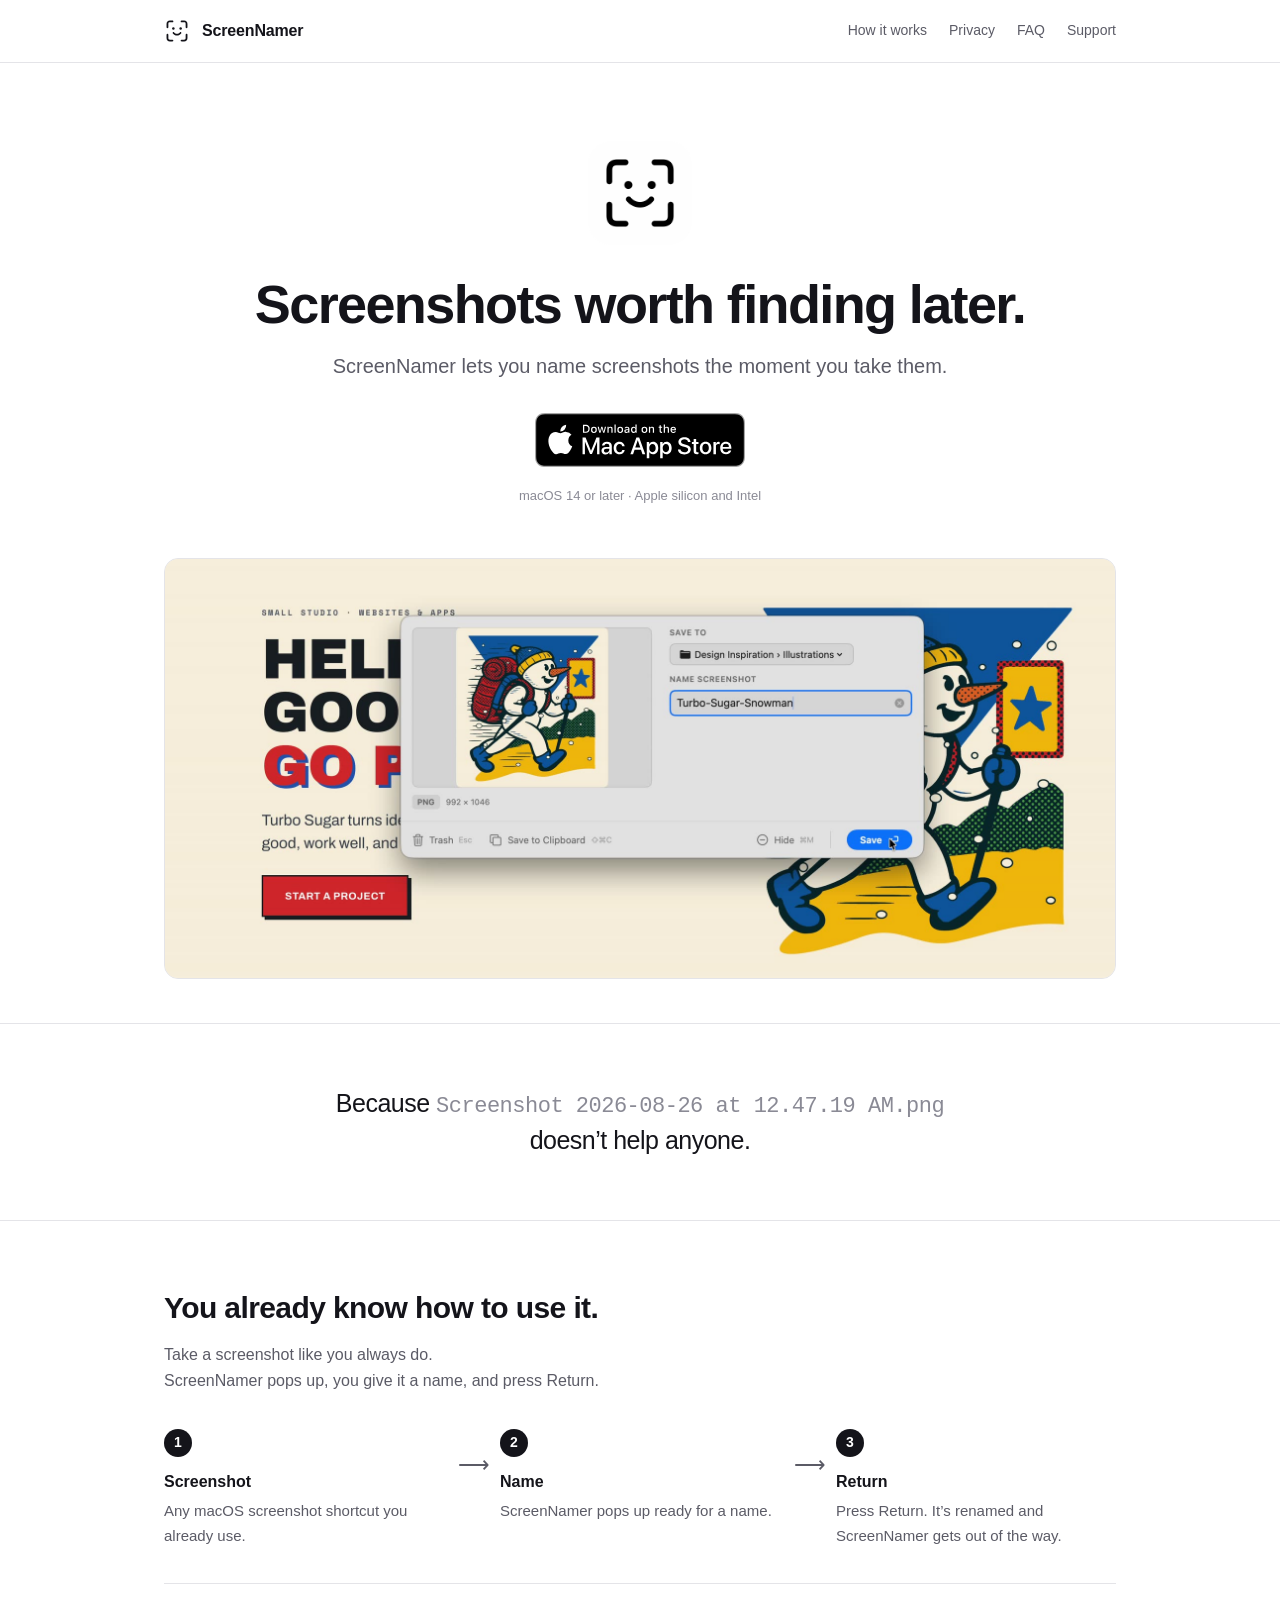
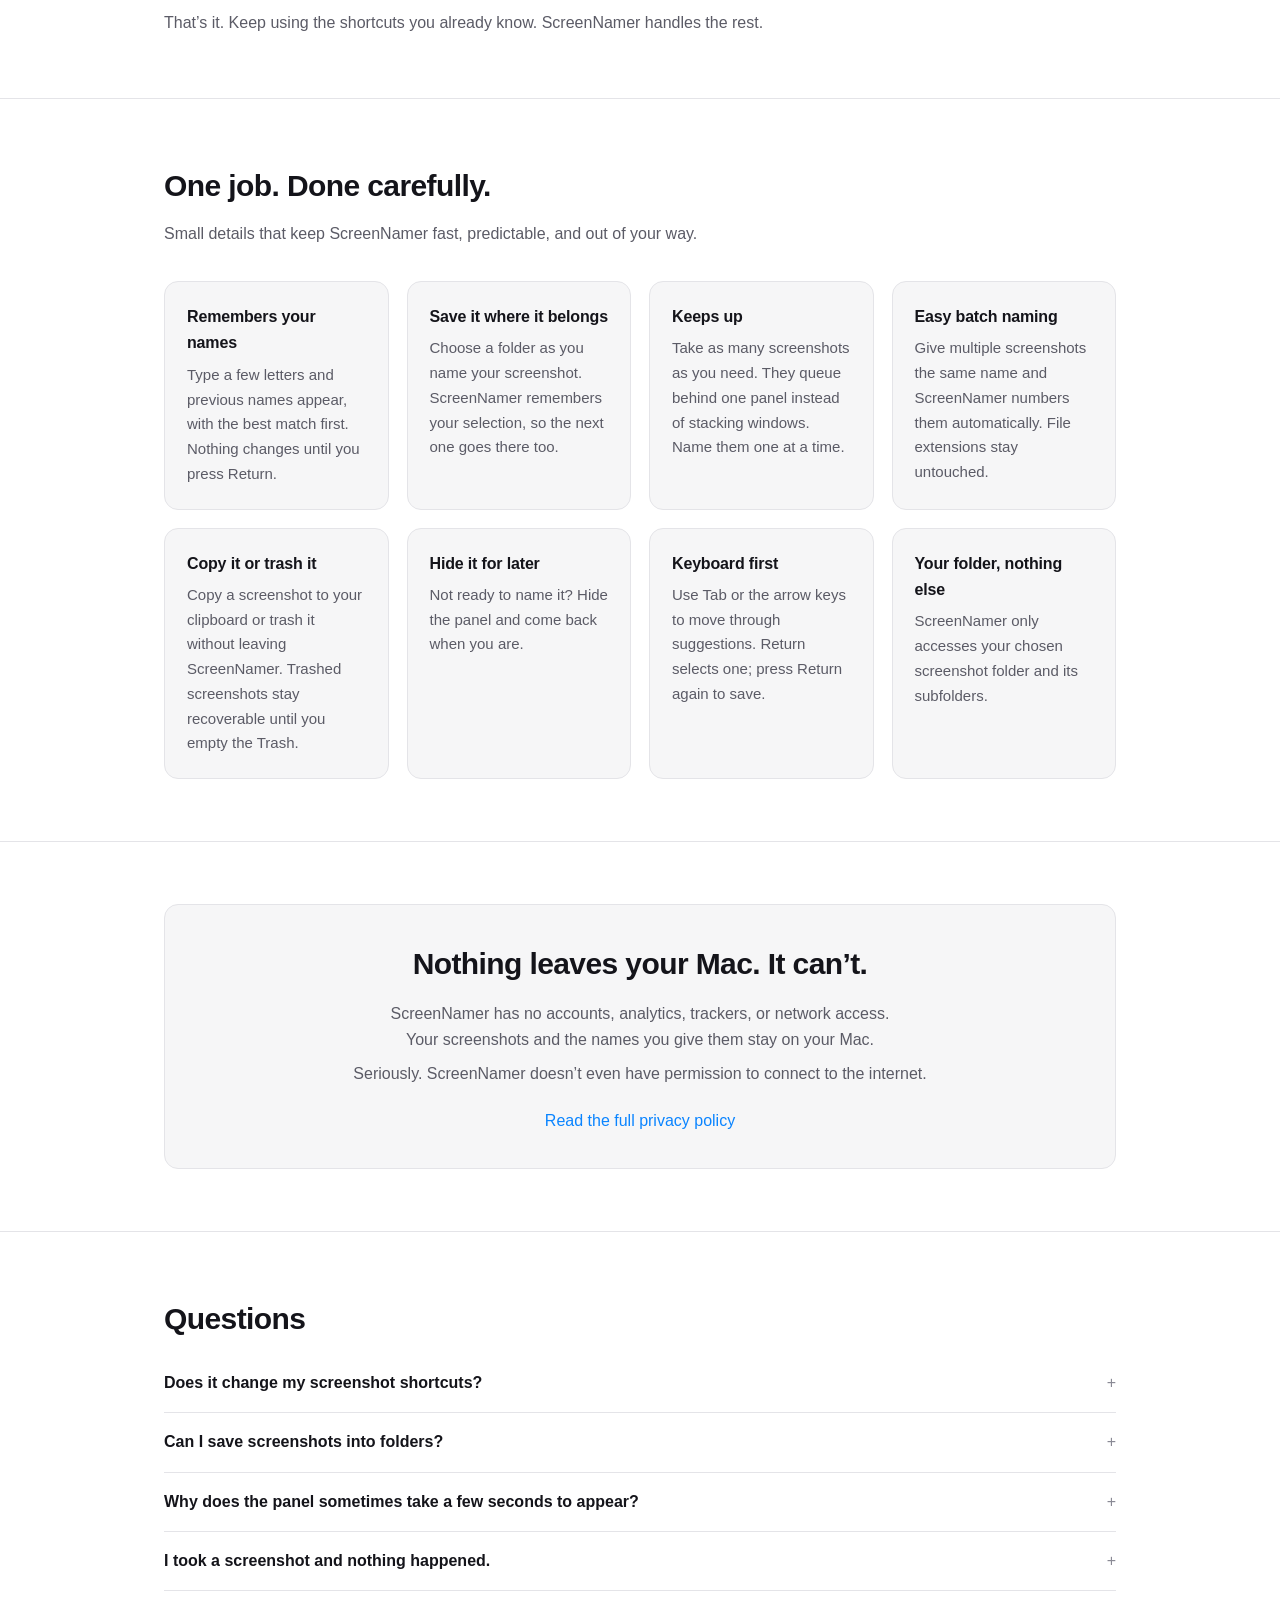
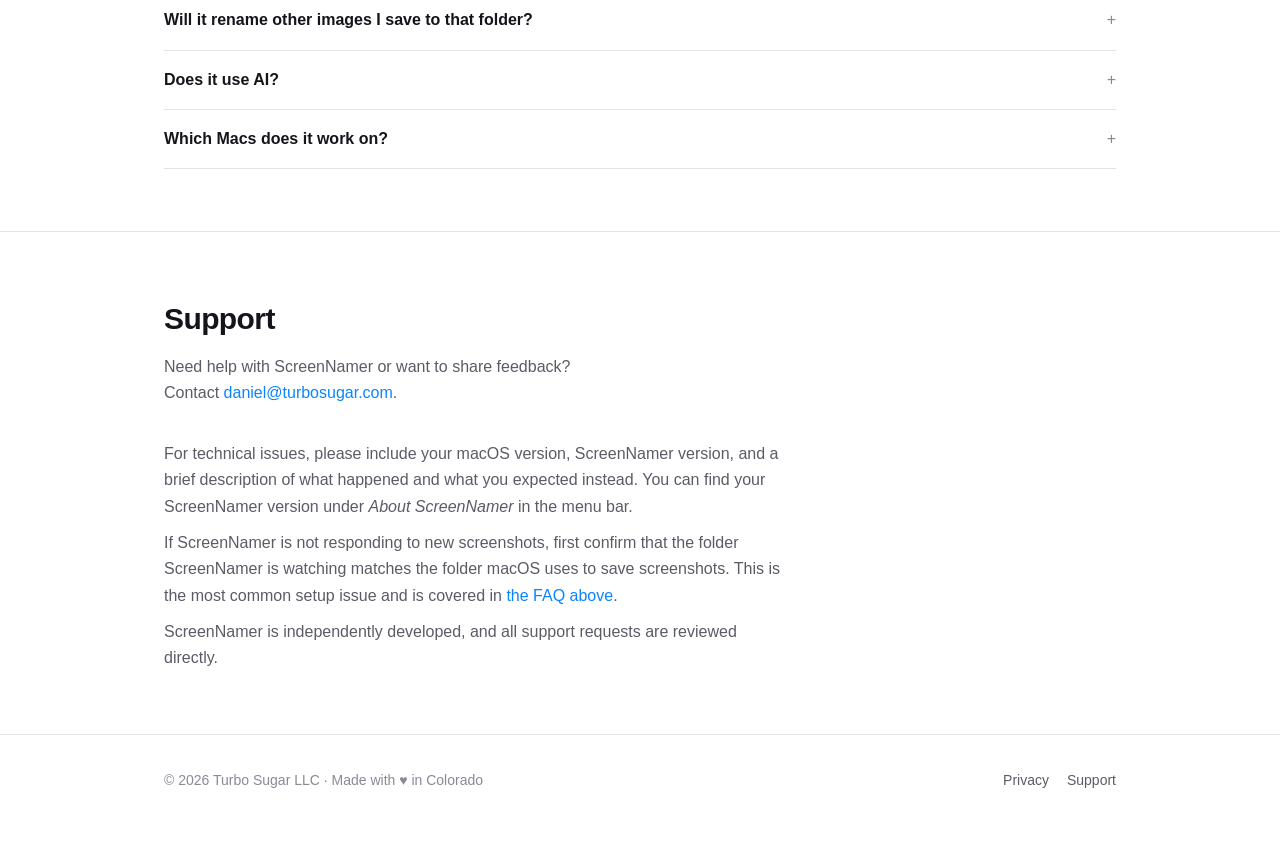
==== commit ddb3d3de: "Tighten the Save To, Copy and privacy cards" ====
--- a/index.html
+++ b/index.html
@@ -127,7 +127,7 @@
         </div>
         <div class="card">
           <h3>Save it where it belongs</h3>
-          <p>Pick a folder as you name it &mdash; any folder inside the one ScreenNamer watches, however deep. It stays on that folder for the next screenshot, so a batch takes one trip instead of ten.</p>
+          <p>Choose a folder as you name your screenshot. ScreenNamer remembers your selection, so the next one goes there too.</p>
         </div>
         <div class="card">
           <h3>Keeps up</h3>
@@ -138,8 +138,8 @@
           <p>Give multiple screenshots the same name and ScreenNamer numbers them automatically. File extensions stay untouched.</p>
         </div>
         <div class="card">
-          <h3>Copy it, or bin it</h3>
-          <p>⇧⌘C copies the full-resolution image for pasting elsewhere. Esc gets rid of one you don&rsquo;t want. Either way the file goes to the Trash, recoverable until you empty it.</p>
+          <h3>Copy it or trash it</h3>
+          <p>Copy a screenshot to your clipboard or trash it without leaving ScreenNamer. Trashed screenshots stay recoverable until you empty the Trash.</p>
         </div>
         <div class="card">
           <h3>Hide it for later</h3>
@@ -150,8 +150,8 @@
           <p>Use Tab or the arrow keys to move through suggestions. Return selects one; press Return again to save.</p>
         </div>
         <div class="card">
-          <h3>Only your screenshot folder</h3>
-          <p>You choose the folder. ScreenNamer works inside it, macOS remembers the permission, and it never asks for access to the rest of your disk.</p>
+          <h3>Your folder, nothing else</h3>
+          <p>ScreenNamer only accesses your chosen screenshot folder and its subfolders.</p>
         </div>
       </div>
     </div>
